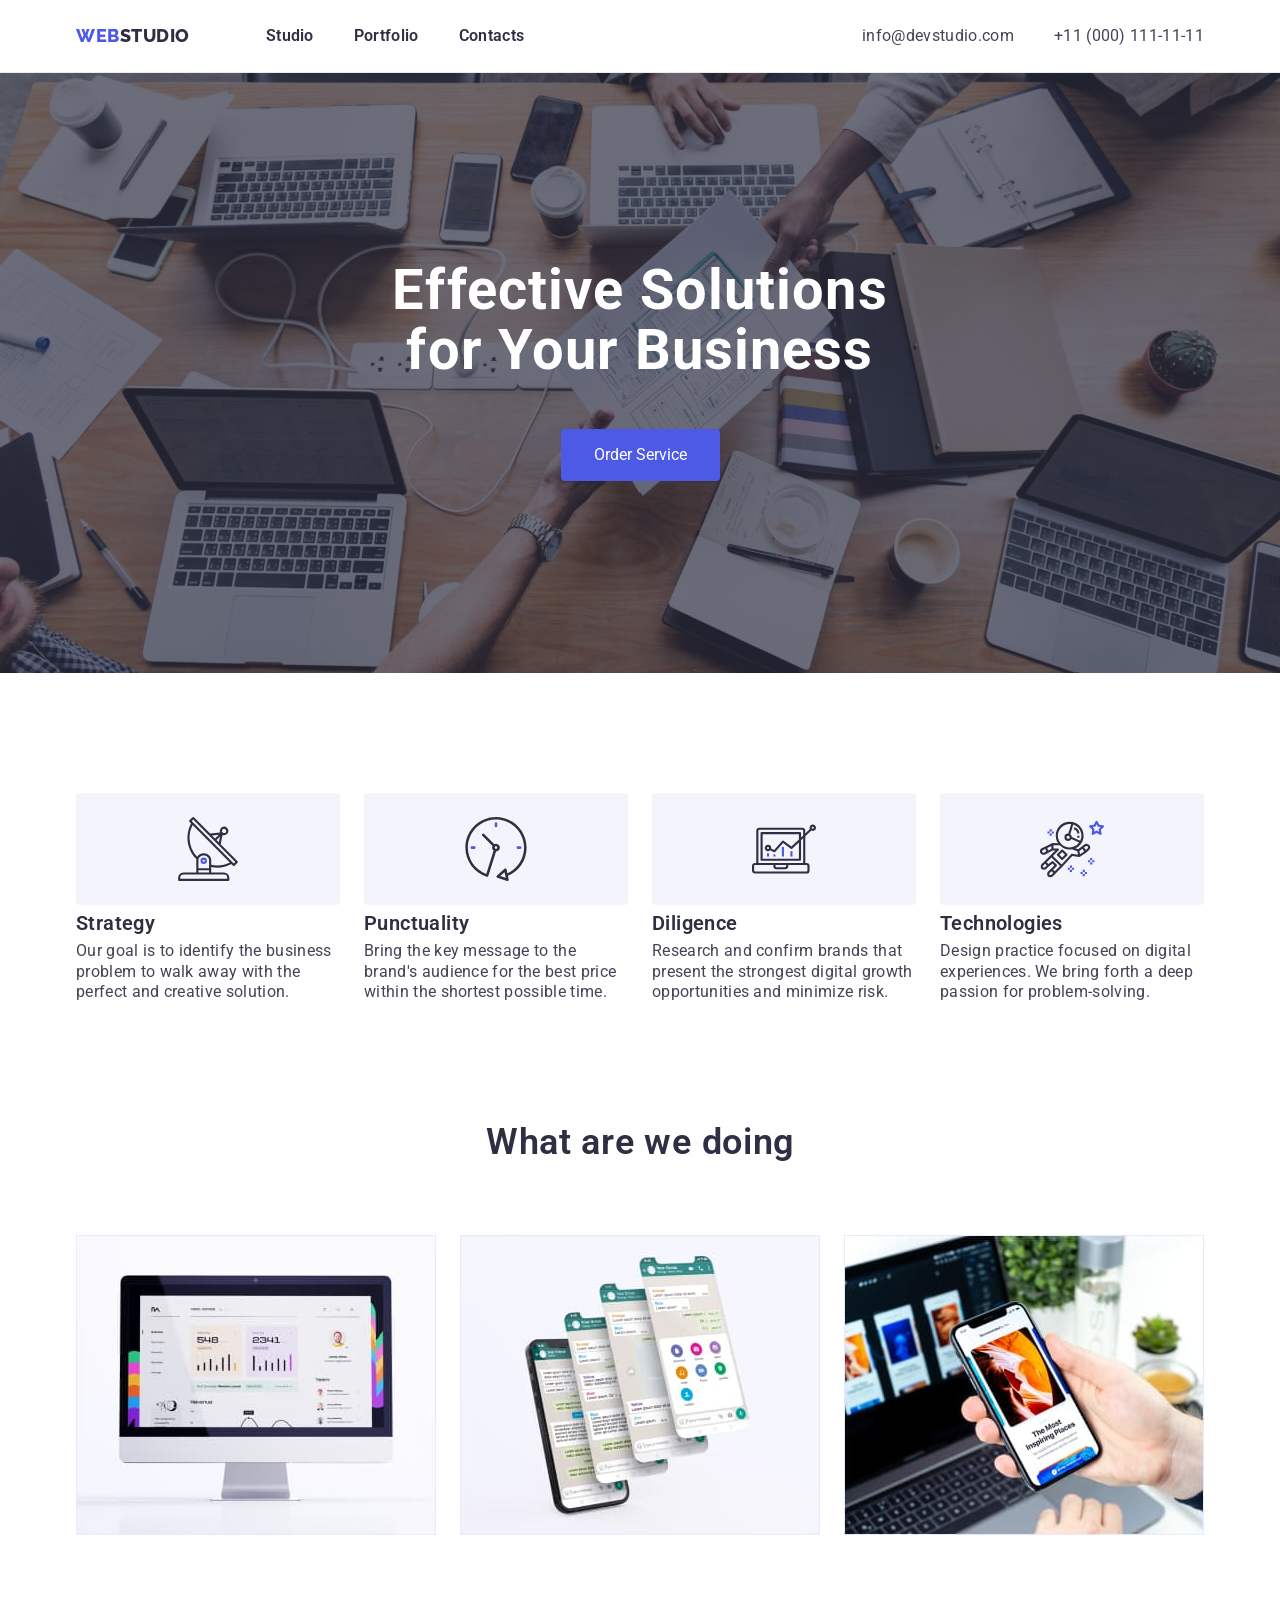
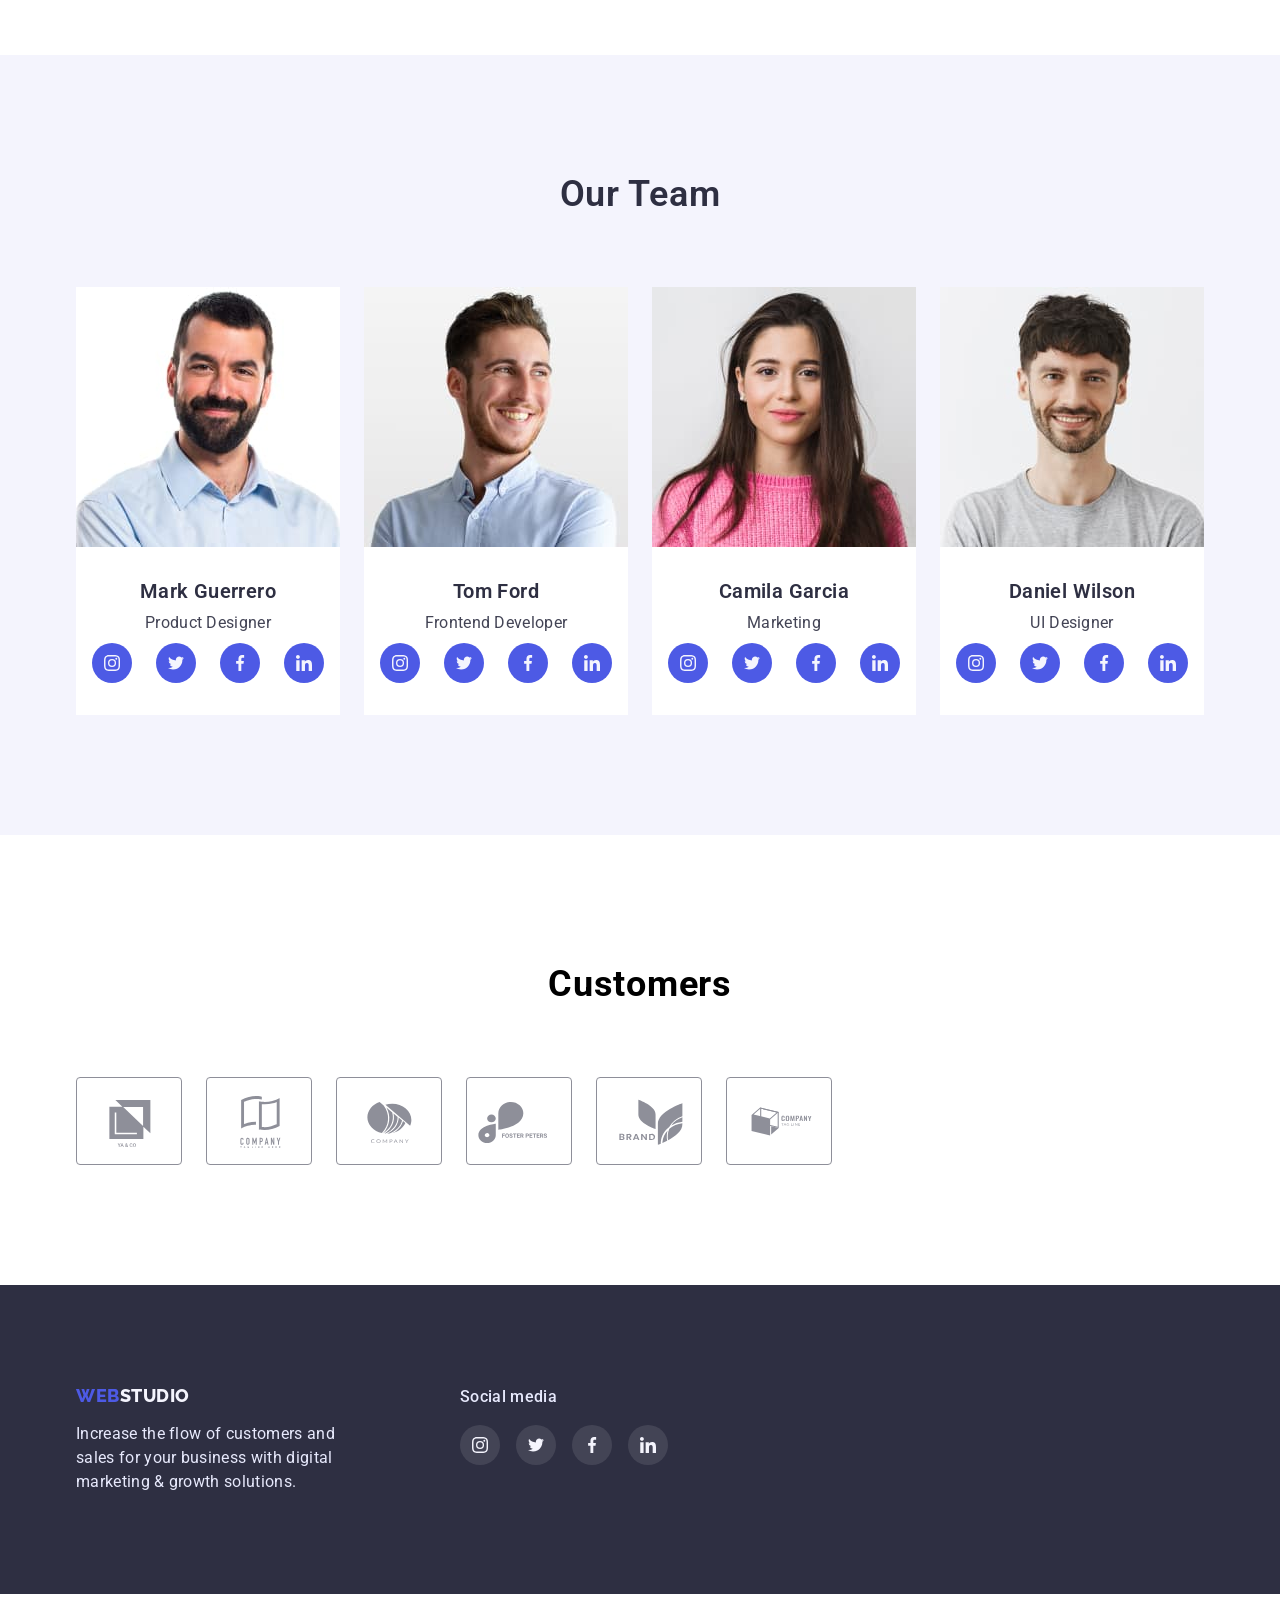
==== index.html @ 14a3a2df "Correct all (except for fill for Customers)" ====
<!DOCTYPE html>
<html lang="en">
  <head>
    <meta charset="UTF-8" />
    <meta http-equiv="X-UA-Compatible" content="IE=edge" />
    <meta name="viewport" content="width=device-width, initial-scale=1.0" />
    <title>Web Studio</title>
    <link rel="preconnect" href="https://fonts.googleapis.com" />
    <link rel="preconnect" href="https://fonts.gstatic.com" crossorigin />
    <link
      href="https://fonts.googleapis.com/css2?family=Raleway:wght@800&family=Roboto:wght@400;500;700;900&display=swap"
      rel="stylesheet"
    />
    <link
      rel="stylesheet"
      href="https://cdnjs.cloudflare.com/ajax/libs/modern-normalize/1.1.0/modern-normalize.min.css"
      integrity="sha512-wpPYUAdjBVSE4KJnH1VR1HeZfpl1ub8YT/NKx4PuQ5NmX2tKuGu6U/JRp5y+Y8XG2tV+wKQpNHVUX03MfMFn9Q=="
      crossorigin="anonymous"
      referrerpolicy="no-referrer"
    />
    <link rel="stylesheet" href="./css/styles.css" />
  </head>

  <body class="body">
    <header class="header">
      <div class="container header-container">
        <nav class="header-nav">
          <a href="./index.html" class="header-logo link"
            >web<span>studio</span></a
          >
          <ul class="header-list list">
            <li><a href="" class="header-link link">Studio</a></li>
            <li>
              <a href="./portfolio.html" class="header-link link">Portfolio</a>
            </li>
            <li><a href="" class="header-link link">Contacts</a></li>
          </ul>
        </nav>
        <ul class="header-contacts list">
          <li>
            <a
              href="mailto:info@devstudio.com"
              class="header-contacts-item link"
              >info@devstudio.com</a
            >
          </li>
          <li>
            <a href="tel:+110001111111" class="header-contacts-item link"
              >+11 (000) 111-11-11</a
            >
          </li>
        </ul>
      </div>
    </header>

    <main>
      <section class="hero">
        <div class="container">
          <h1 class="hero-title">Effective Solutions for Your Business</h1>
          <button type="button" class="hero-button">Order Service</button>
        </div>
      </section>

      <section class="values">
        <div class="container values-container">
          <h2 class="title visually-hidden">Values</h2>
          <ul class="values-list list">
            <li class="values-block">
              <div class="values-icons">
                <svg
                  classs="values-icon"
                  viewBox="0 0 32 32"
                  width="64"
                  height="64"
                >
                  <use href="/images/symbol-defs-opt.svg#icon-antenna"></use>
                </svg>
              </div>
              <h3 class="values-item">Strategy</h3>
              <p class="values-item-text">
                Our goal is to identify the business problem to walk away with
                the perfect and creative solution.
              </p>
            </li>
            <li class="values-block">
              <div class="values-icons">
                <svg
                  classs="values-icon"
                  viewBox="0 0 32 32"
                  width="64"
                  height="64"
                >
                  <use href="/images/symbol-defs-opt.svg#icon-clock"></use>
                </svg>
              </div>
              <h3 class="values-item">Punctuality</h3>
              <p class="values-item-text">
                Bring the key message to the brand's audience for the best price
                within the shortest possible time.
              </p>
            </li>
            <li class="values-block">
              <div class="values-icons">
                <svg
                  classs="values-icon"
                  viewBox="0 0 32 32"
                  width="64"
                  height="64"
                >
                  <use href="/images/symbol-defs-opt.svg#icon-diagram"></use>
                </svg>
              </div>
              <h3 class="values-item">Diligence</h3>
              <p class="values-item-text">
                Research and confirm brands that present the strongest digital
                growth opportunities and minimize risk.
              </p>
            </li>
            <li class="values-block">
              <div class="values-icons">
                <svg
                  classs="values-icon"
                  viewBox="0 0 32 32"
                  width="64"
                  height="64"
                >
                  <use href="/images/symbol-defs-opt.svg#icon-astronaut"></use>
                </svg>
              </div>
              <h3 class="values-item">Technologies</h3>
              <p class="values-item-text">
                Design practice focused on digital experiences. We bring forth a
                deep passion for problem-solving.
              </p>
            </li>
          </ul>
        </div>
      </section>

      <section class="offer">
        <div class="container">
          <h2 class="offer-title">What are we doing</h2>
          <ul class="offer-picture">
            <li class="offer-list list">
              <img
                src="./images/pic-1.jpg"
                alt="A computer"
                width="360"
                height="300"
              />
            </li>
            <li class="offer-list list">
              <img
                src="./images/pic-2.jpg"
                alt="A mobile phone"
                width="360"
                height="300"
              />
            </li>
            <li class="offer-list list">
              <img
                src="./images/pic-3.jpg"
                alt="A computer and a mobile phone"
                width="360"
                height="300"
              />
            </li>
          </ul>
        </div>
      </section>

      <section class="team">
        <div class="container team-container">
          <h2 class="team-title">Our Team</h2>
          <ul class="team-list list">
            <li class="team-item">
              <img
                src="./images/team-foto-1.jpg"
                alt="A foto of a member from our team - Mark Guerrero"
                width="264"
                height="260"
              />
              <div class="team-text">
                <h3 class="team-name">Mark Guerrero</h3>
                <p class="team-position">Product Designer</p>
                <ul class="team-social-list list">
                  <li class="team-social-list-item">
                    <a href="" class="social-list-link">
                      <svg class="team-social-list-icon" width="16" height="16">
                        <use
                          href=".//images/symbol-defs-opt.svg#icon-instagram"
                        ></use>
                      </svg>
                    </a>
                  </li>
                  <li class="team-social-list-item">
                    <a href="" class="social-list-link">
                      <svg class="team-social-list-icon" width="16" height="16">
                        <use
                          href="./images/symbol-defs-opt.svg#icon-twitter"
                        ></use>
                      </svg>
                    </a>
                  </li>
                  <li class="team-social-list-item">
                    <a href="" class="social-list-link">
                      <svg class="team-social-list-icon" width="16" height="16">
                        <use
                          href=".//images/symbol-defs-opt.svg#icon-facebook"
                        ></use>
                      </svg>
                    </a>
                  </li>
                  <li class="team-social-list-item">
                    <a href="" class="social-list-link">
                      <svg class="team-social-list-icon" width="16" height="16">
                        <use
                          href=".//images/symbol-defs-opt.svg#icon-linkedin"
                        ></use>
                      </svg>
                    </a>
                  </li>
                </ul>
              </div>
            </li>
            <li class="team-item">
              <img
                src="./images/team-foto-2.jpg"
                alt="A foto of a member from our team - Tom Ford"
                width="264"
                height="260"
              />
              <div class="team-text">
                <h3 class="team-name">Tom Ford</h3>
                <p class="team-position">Frontend Developer</p>
                <ul class="team-social-list list">
                  <li class="team-social-list-item">
                    <a href="" class="social-list-link">
                      <svg class="team-social-list-icon" width="16" height="16">
                        <use
                          href=".//images/symbol-defs-opt.svg#icon-instagram"
                        ></use>
                      </svg>
                    </a>
                  </li>
                  <li class="team-social-list-item">
                    <a href="" class="social-list-link">
                      <svg class="team-social-list-icon" width="16" height="16">
                        <use
                          href="./images/symbol-defs-opt.svg#icon-twitter"
                        ></use>
                      </svg>
                    </a>
                  </li>
                  <li class="team-social-list-item">
                    <a href="" class="social-list-link">
                      <svg class="team-social-list-icon" width="16" height="16">
                        <use
                          href=".//images/symbol-defs-opt.svg#icon-facebook"
                        ></use>
                      </svg>
                    </a>
                  </li>
                  <li class="team-social-list-item">
                    <a href="" class="social-list-link">
                      <svg class="team-social-list-icon" width="16" height="16">
                        <use
                          href=".//images/symbol-defs-opt.svg#icon-linkedin"
                        ></use>
                      </svg>
                    </a>
                  </li>
                </ul>
              </div>
            </li>
            <li class="team-item">
              <img
                src="./images/team-foto-3.jpg"
                alt="A foto of a member from our team - Camila Garcia"
                width="264"
                height="260"
              />
              <div class="team-text">
                <h3 class="team-name">Camila Garcia</h3>
                <p class="team-position">Marketing</p>
                <ul class="team-social-list list">
                  <li class="team-social-list-item">
                    <a href="" class="social-list-link">
                      <svg class="team-social-list-icon" width="16" height="16">
                        <use
                          href=".//images/symbol-defs-opt.svg#icon-instagram"
                        ></use>
                      </svg>
                    </a>
                  </li>
                  <li class="team-social-list-item">
                    <a href="" class="social-list-link">
                      <svg class="team-social-list-icon" width="16" height="16">
                        <use
                          href="./images/symbol-defs-opt.svg#icon-twitter"
                        ></use>
                      </svg>
                    </a>
                  </li>
                  <li class="team-social-list-item">
                    <a href="" class="social-list-link">
                      <svg class="team-social-list-icon" width="16" height="16">
                        <use
                          href=".//images/symbol-defs-opt.svg#icon-facebook"
                        ></use>
                      </svg>
                    </a>
                  </li>
                  <li class="team-social-list-item">
                    <a href="" class="social-list-link">
                      <svg class="team-social-list-icon" width="16" height="16">
                        <use
                          href=".//images/symbol-defs-opt.svg#icon-linkedin"
                        ></use>
                      </svg>
                    </a>
                  </li>
                </ul>
              </div>
            </li>
            <li class="team-item">
              <img
                src="./images/team-foto-4.jpg"
                alt="A foto of a member from our team - Daniel Wilson"
                width="264"
                height="260"
              />
              <div class="team-text">
                <h3 class="team-name">Daniel Wilson</h3>
                <p class="team-position">UI Designer</p>
                <ul class="team-social-list list">
                  <li class="team-social-list-item">
                    <a href="" class="social-list-link">
                      <svg class="team-social-list-icon" width="16" height="16">
                        <use
                          href=".//images/symbol-defs-opt.svg#icon-instagram"
                        ></use>
                      </svg>
                    </a>
                  </li>
                  <li class="team-social-list-item">
                    <a href="" class="social-list-link">
                      <svg class="team-social-list-icon" width="16" height="16">
                        <use
                          href="./images/symbol-defs-opt.svg#icon-twitter"
                        ></use>
                      </svg>
                    </a>
                  </li>
                  <li class="team-social-list-item">
                    <a href="" class="social-list-link">
                      <svg class="team-social-list-icon" width="16" height="16">
                        <use
                          href=".//images/symbol-defs-opt.svg#icon-facebook"
                        ></use>
                      </svg>
                    </a>
                  </li>
                  <li class="team-social-list-item">
                    <a href="" class="social-list-link">
                      <svg class="team-social-list-icon" width="16" height="16">
                        <use
                          href=".//images/symbol-defs-opt.svg#icon-linkedin"
                        ></use>
                      </svg>
                    </a>
                  </li>
                </ul>
              </div>
            </li>
          </ul>
        </div>
      </section>

      <section class="customer">
        <div class="container">
          <h2 class="customer-title">Customers</h2>
          <ul class="customer-list list">
            <li class="customer-item">
              <a href="" class="customer-link link">
                <svg class="customer-icon" width="104" height="56">
                  <use href="./images/symbol-defs-opt.svg#icon-client_1"></use>
                </svg>
              </a>
            </li>
            <li class="customer-item">
              <a href="" class="customer-link link">
                <svg class="customer-icon" width="104" height="56">
                  <use href="./images/symbol-defs-opt.svg#icon-client_2"></use>
                </svg>
              </a>
            </li>
            <li class="customer-item">
              <a href="" class="customer-link link">
                <svg class="customer-icon" width="104" height="56">
                  <use href="./images/symbol-defs-opt.svg#icon-client_3"></use>
                </svg>
              </a>
            </li>
            <li class="customer-item">
              <a href="" class="customer-link link">
                <svg class="customer-icon" width="104" height="56">
                  <use href="./images/symbol-defs-opt.svg#icon-client_4"></use>
                </svg>
              </a>
            </li>
            <li class="customer-item">
              <a href="" class="customer-link link">
                <svg class="customer-icon" width="104" height="56">
                  <use href="./images/symbol-defs-opt.svg#icon-client_5"></use>
                </svg>
              </a>
            </li>
            <li class="customer-item">
              <a href="" class="customer-link link">
                <svg class="customer-icon" width="104" height="56">
                  <use href="./images/symbol-defs-opt.svg#icon-client_6"></use>
                </svg>
              </a>
            </li>
          </ul>
        </div>
      </section>
    </main>

    <footer class="footer">
      <div class="container footer-container">
        <div class="footer-text-container">
          <a href="./index.html" class="footer-logo link"
            >web<span>studio</span></a
          >
          <p class="footer-text">
            Increase the flow of customers and sales for your business with
            digital marketing & growth solutions.
          </p>
        </div>
        <div class="footer-soc-med">
          <p class="footer-text">Social media</p>
          <ul class="footer-social-list list">
            <li class="footer-social-list-item">
              <a href="" class="footer-social-list-link">
                <svg class="footer-social-list-icon" width="16" height="16">
                  <use
                    href=".//images/symbol-defs-opt.svg#icon-instagram"
                  ></use>
                </svg>
              </a>
            </li>
            <li class="footer-social-list-item">
              <a href="" class="footer-social-list-link">
                <svg class="footer-social-list-icon" width="16" height="16">
                  <use href="./images/symbol-defs-opt.svg#icon-twitter"></use>
                </svg>
              </a>
            </li>
            <li class="footer-social-list-item">
              <a href="" class="footer-social-list-link">
                <svg class="footer-social-list-icon" width="16" height="16">
                  <use href=".//images/symbol-defs-opt.svg#icon-facebook"></use>
                </svg>
              </a>
            </li>
            <li class="footer-social-list-item">
              <a href="" class="footer-social-list-link">
                <svg class="footer-social-list-icon" width="16" height="16">
                  <use href=".//images/symbol-defs-opt.svg#icon-linkedin"></use>
                </svg>
              </a>
            </li>
          </ul>
        </div>
      </div>
    </footer>
  </body>
</html>
---- css/styles.css ----
:root {
  --main-title-color: #2e2f42;
  --main-text-color: #434455;
  --main-background-color: #ffffff;
  --secondary-background-color: #2e2f42;
  --button-background-color-accent: #4d5ae5;
}

p,
h1,
h2,
h3,
h4,
h5,
h6 {
  margin: 0;
}

ul {
  margin: 0;
  padding-left: 0;
}

img {
  display: block;
  max-width: 100%;
  height: auto;
}

.list {
  list-style: none;
}

.link {
  text-decoration: none;
}

.body {
  font-family: "Roboto", sans-serif;
}

/* --------- Header ----------*/

.container {
  /* outline: 1px solid red; */
  width: 1158px;
  padding-left: 15px;
  padding-right: 15px;
  margin: 0 auto;
}

.header {
  padding-top: 24px;
  padding-bottom: 24px;
  background-color: #ffffff;
  border-bottom: 1px solid #e7e9fc;
}

.header-container {
  display: flex;
}

.header-nav {
  display: flex;
  align-items: center;
  margin-right: auto;
}

.header-logo {
  margin-right: 76px;
  font-family: "Raleway", sans-serif;
  font-weight: 800;
  font-size: 18px;
  line-height: 1.17;
  letter-spacing: 0.03em;
  text-transform: uppercase;
  color: #4d5ae5;
}

.header-logo > span {
  color: #2e2f42;
}

.header-list {
  display: flex;
  gap: 40px;
}

.header-link {
  font-weight: 600;
  font-size: 16px;
  line-height: 1.5;
  letter-spacing: 0.02em;
  color: #2e2f42;
}

.header-link:hover,
.header-link:focus {
  color: #4d5ae5;
}

.header-contacts {
  display: flex;
  gap: 40px;
}

.header-contacts-item {
  font-weight: 400;
  font-size: 16px;
  line-height: 1.5;
  letter-spacing: 0.02em;
  color: #434455;
}

.header-contacts-item:hover,
.header-contacts-item:focus {
  color: #404bbf;
}

/* --------- Hero ----------*/
.hero {
  background-color: var(--secondary-background-color);
  max-width: 1440px;
  height: 600px;
  background-image: linear-gradient(
      rgba(46, 47, 66, 0.7),
      rgba(46, 47, 66, 0.7)
    ),
    url(../images/bg-im-opt.jpg);
  background-repeat: no-repeat;
  background-position: center;
  background-size: cover;
  margin: 0 auto;
  text-align: center;
  padding-top: 188px;
  padding-bottom: 188px;
}

.hero-title {
  width: 496px;
  margin-left: auto;
  margin-right: auto;
  margin-bottom: 48px;
  font-weight: 700;
  font-size: 56px;
  line-height: 1.07;
  letter-spacing: 0.02em;
  text-align: center;
  color: #ffffff;
}

.hero-button {
  display: inline-block;
  padding: 16px 32px;
  font-family: "Roboto", sans-serif;
  font-size: 16px;
  color: #ffffff;
  background-color: var(--button-background-color-accent);
  border: 1px solid transparent;
  border-radius: 4px;
  cursor: pointer;
}

.hero-button:hover,
.hero-button:focus {
  color: #ffffff;
  background-color: #404bbf;
  box-shadow: 0px 4px 4px rgba(0, 0, 0, 0.15);
}

/* --------- Values ----------*/
.values {
  background-color: var(--main-background-color);
  padding-top: 120px;
  padding-bottom: 120px;
}

.visually-hidden {
  position: absolute;
  width: 1px;
  height: 1px;
  margin: -1px;
  border: 0;
  padding: 0;
  white-space: nowrap;
  clip-path: inset(100%);
  clip: rect(0 0 0 0);
  overflow: hidden;
}

.values-list {
  display: flex;
  gap: 24px;
}

.values-block {
  width: 264px;
}

.values-icons {
  width: 100%;
  height: 112px;
  margin-bottom: 8px;
  background-color: #f4f4fd;
  border-radius: 4px;
  display: flex;
  justify-content: center;
  align-items: center;
}

.values-item {
  margin-bottom: 8px;
  font-weight: 600;
  font-size: 20px;
  line-height: 1.02;
  letter-spacing: 0.02em;
  color: var(--main-title-color);
}

.values-item-text {
  font-size: 16px;
  line-height: 1.28;
  letter-spacing: 0.02em;
  color: var(--main-text-color);
}

/* --------- What are we doing ----------*/
.offer {
  background-color: var(--main-background-color);
  padding-bottom: 120px;
}

.offer-title {
  margin-bottom: 72px;
  text-align: center;
  font-weight: 600;
  font-size: 36px;
  line-height: 1.11;
  letter-spacing: 0.02em;
  color: var(--main-title-color);
}

.offer-picture {
  display: flex;
  gap: 24px;
}

/* --------- Our team ----------*/
.team {
  background-color: #f4f4fd;
  padding-top: 120px;
  padding-bottom: 120px;
}

.team-title {
  text-align: center;
  margin-bottom: 72px;
  font-weight: 600;
  font-size: 36px;
  line-height: 1.11;
  letter-spacing: 0.02em;
  color: var(--main-title-color);
}

.team-list {
  display: flex;
  gap: 24px;
}

.team-item {
  background-color: var(--main-background-color);
}

.team-text {
  padding-top: 32px;
  padding-bottom: 32px;
  text-align: center;
}

.team-name {
  margin-bottom: 8px;
  font-weight: 600;
  font-size: 20px;
  line-height: 1.2;
  letter-spacing: 0.02em;
  color: var(--main-title-color);
}

.team-position {
  margin-bottom: 8px;
  font-size: 16px;
  line-height: 1.5;
  letter-spacing: 0.02em;
  color: var(--main-text-color);
}

.team-social-list {
  display: flex;
  justify-content: center;
  gap: 24px;
}

.social-list-link {
  display: flex;
  justify-content: center;
  align-items: center;
  width: 40px;
  height: 40px;
  border-radius: 50%;
  background-color: var(--button-background-color-accent);
}
.social-list-link:hover,
.social-list-link:focus {
  background-color: #404bbf;
}

/* --------- Customers ----------*/

.customer {
  /* outline: 1px solid tomato; */
  padding-top: 130px;
  padding-bottom: 120px;
}

.customer-title {
  margin-bottom: 72px;
  text-align: center;
  font-size: 36px;
  line-height: 1.11;
  letter-spacing: 0.02em;
}

.customer-list {
  display: flex;
  gap: 24px;
}

.customer-item {
  height: 88px;
  width: calc((100%-120px) / 6);
}

.customer-link {
  width: 100%;
  height: 100%;
  border: 1px solid currentColor;
  border-radius: 4px;
  color: #8e8f99;
  display: flex;
  align-items: center;
  justify-content: center;
}

.customer-icon {
  fill: currentColor;
}

.customer-link:hover,
.customer-link:focus {
  color: #404bbf;
}

/* --------- Footer ----------*/
.footer {
  background-color: var(--secondary-background-color);
  padding-top: 100px;
  padding-bottom: 100px;
  display: flex;
  margin-bottom: 16px;
}

.footer-container {
  display: flex;
}

.footer-text-container {
  margin-right: 120px;
}

.footer-logo {
  display: inline-block;
  margin-bottom: 16px;
  font-family: "Raleway", sans-serif;
  font-weight: 800;
  font-size: 18px;
  line-height: 1.17;
  letter-spacing: 0.03em;
  text-transform: uppercase;
  color: #4d5ae5;
}

.footer-logo > span {
  color: #f4f4fd;
}

.footer-text {
  width: 264px;
  font-size: 16px;
  line-height: 1.5;
  letter-spacing: 0.02em;
  color: #e7e9fc;
}

.footer-soc-med > .footer-text {
  margin-bottom: 16px;
  font-weight: 500;
}

.footer-social-list {
  max-width: 208px;
  display: flex;
  justify-content: center;
  gap: 16px;
}

.footer-social-list-link {
  display: flex;
  justify-content: center;
  align-items: center;
  width: 40px;
  height: 40px;
  border-radius: 50%;
  background-color: rgba(255, 255, 255, 0.1);
}
.footer-social-list-link:hover,
.footer-social-list-link:focus {
  background-color: #31d0aa;
}

/* --------- Portfolio  ----------*/

.portfolio-site {
  background-color: var(--main-background-color);
  padding-top: 96px;
  padding-bottom: 120px;
}

.portfolio-button-list {
  display: flex;
  margin-bottom: 72px;
  gap: 24px;
  justify-content: center;
}

.portfolio-btn {
  padding: 12px 24px;
  font-family: "Roboto", sans-serif;
  font-size: 16px;
  line-height: 1.5;
  letter-spacing: 0.04em;
  color: #4d5ae5;
  background-color: #f4f4fd;
  border: 1px solid #e7e9fc;
  border-radius: 4px;
  cursor: pointer;
}

.portfolio-btn:hover,
.portfolio-btn:focus {
  color: #ffffff;
  background-color: var(--button-background-color-accent);
  border: 1px solid var(--button-background-color-accent);
  box-shadow: 0px 3px 1px rgba(0, 0, 0, 0.1), 0px 2px 1px rgba(0, 0, 0, 0.08),
    0px 2px 2px rgba(0, 0, 0, 0.12);
}

.portfolio-offer {
  display: flex;
  flex-wrap: wrap;
  row-gap: 48px;
  column-gap: 24px;
}

.portfolio-offer-item {
  width: calc ((100% - 48px) / 3);
}

.portfolio-offer-item:hover,
.portfolio-offer-item:focus {
  box-shadow: 0px 1px 6px rgba(46, 47, 66, 0.08),
    0px 1px 1px rgba(46, 47, 66, 0.16), 0px 2px 1px rgba(46, 47, 66, 0.08);
}

.portfolio-offer-text {
  padding: 32px 16px;
  border: 1px solid #e7e9fc;
  border-top: none;
}

.offer-name {
  margin-bottom: 8px;
  font-weight: 600;
  font-size: 20px;
  line-height: 1.2;
  letter-spacing: 0.02em;
  color: var(--main-title-color);
}

.offer-type {
  font-size: 16px;
  line-height: 1.5;
  letter-spacing: 0.02em;
  color: var(--main-text-color);
}
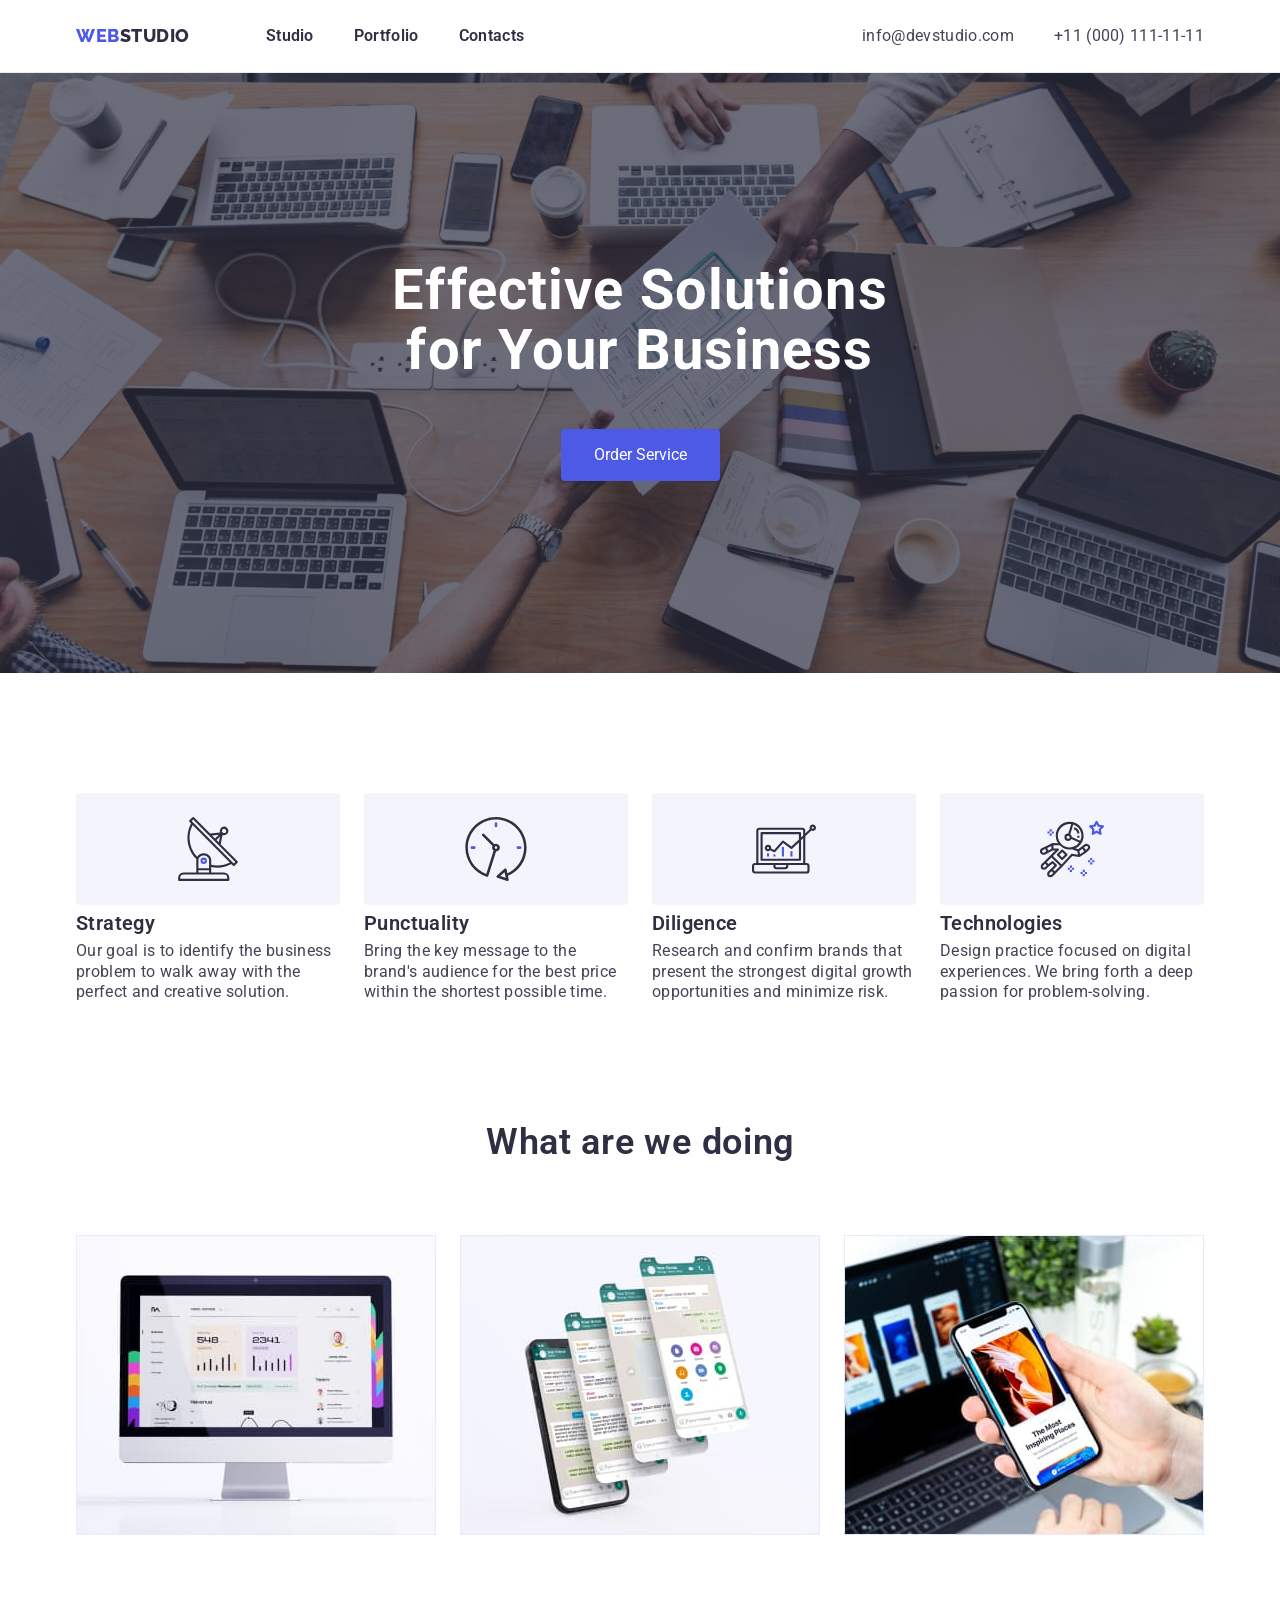
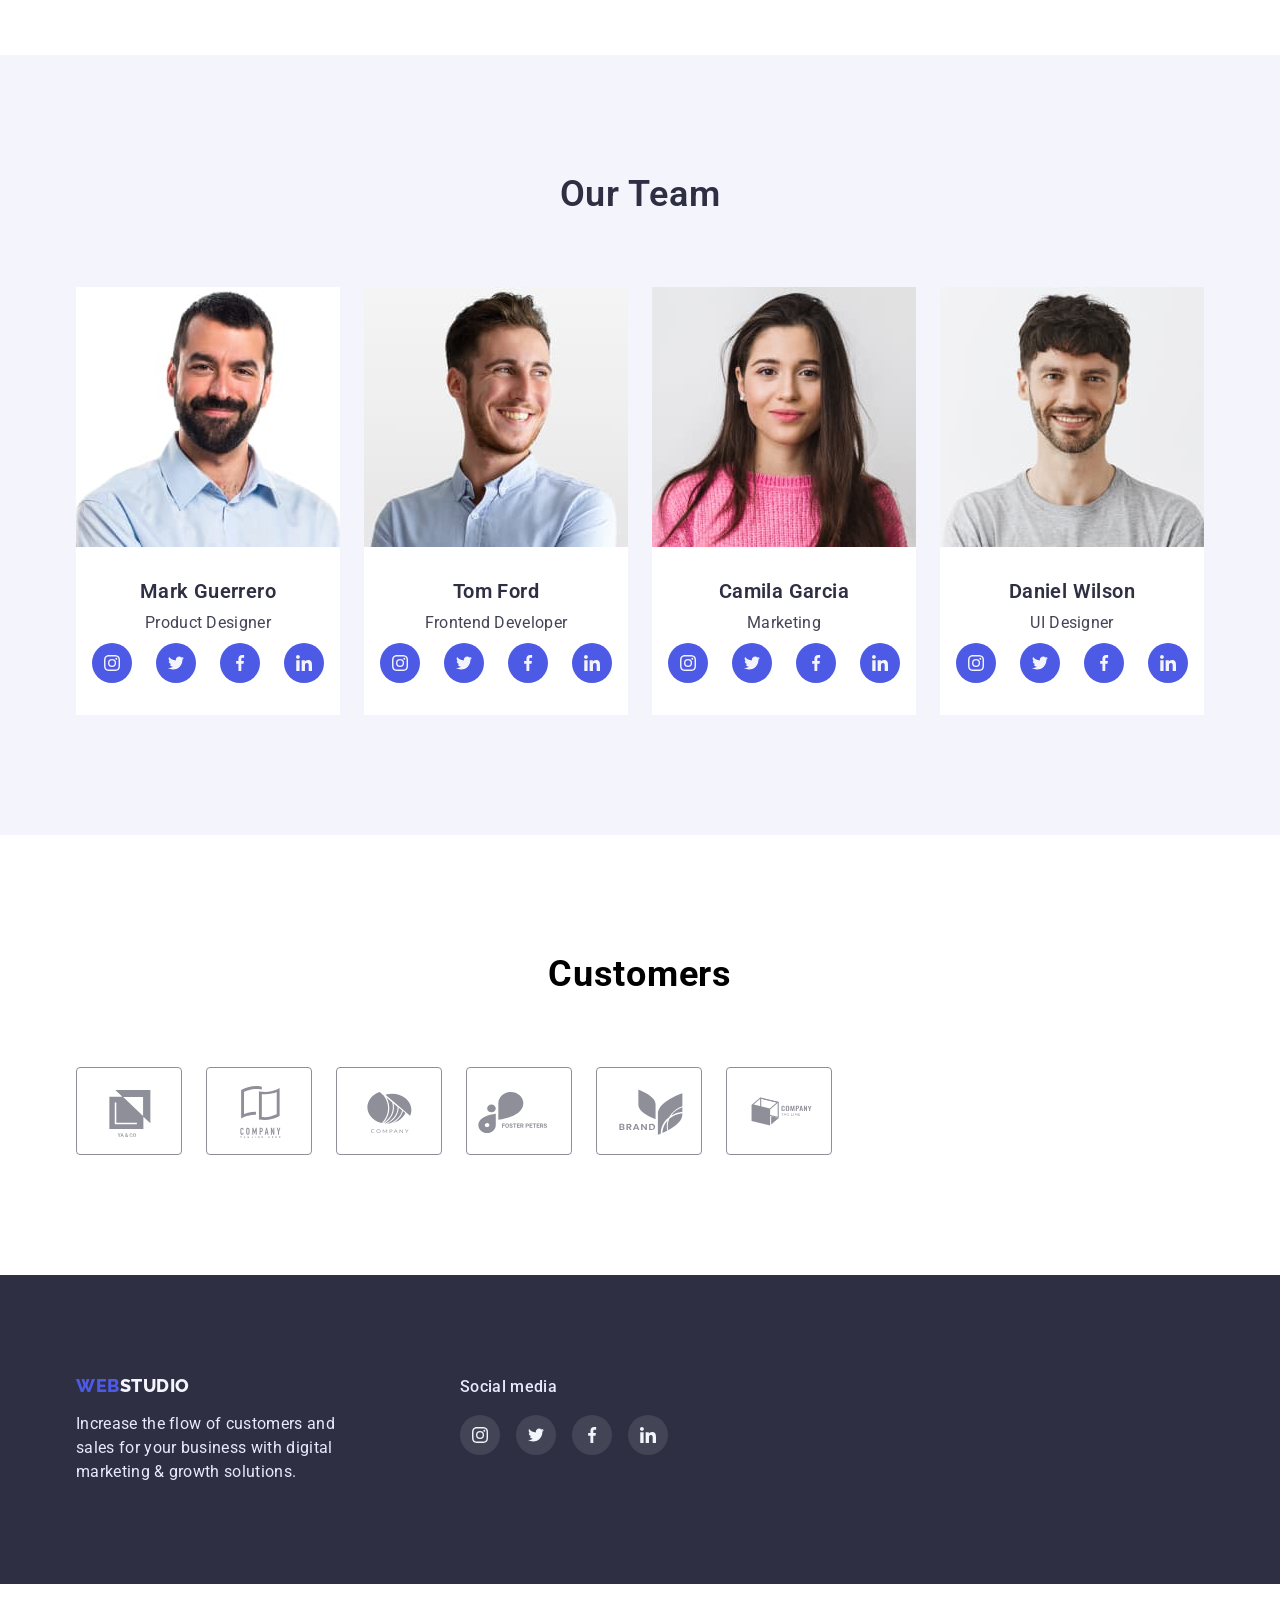
==== commit c1684ba7: "Amended the code" ====
--- a/index.html
+++ b/index.html
@@ -73,7 +73,7 @@
                   width="64"
                   height="64"
                 >
-                  <use href="/images/symbol-defs-opt.svg#icon-antenna"></use>
+                  <use href="./images/symbol-defs-opt.svg#icon-antenna"></use>
                 </svg>
               </div>
               <h3 class="values-item">Strategy</h3>
@@ -90,7 +90,7 @@
                   width="64"
                   height="64"
                 >
-                  <use href="/images/symbol-defs-opt.svg#icon-clock"></use>
+                  <use href="./images/symbol-defs-opt.svg#icon-clock"></use>
                 </svg>
               </div>
               <h3 class="values-item">Punctuality</h3>
@@ -107,7 +107,7 @@
                   width="64"
                   height="64"
                 >
-                  <use href="/images/symbol-defs-opt.svg#icon-diagram"></use>
+                  <use href="./images/symbol-defs-opt.svg#icon-diagram"></use>
                 </svg>
               </div>
               <h3 class="values-item">Diligence</h3>
@@ -124,7 +124,7 @@
                   width="64"
                   height="64"
                 >
-                  <use href="/images/symbol-defs-opt.svg#icon-astronaut"></use>
+                  <use href="./images/symbol-defs-opt.svg#icon-astronaut"></use>
                 </svg>
               </div>
               <h3 class="values-item">Technologies</h3>
--- a/css/styles.css
+++ b/css/styles.css
@@ -318,7 +318,7 @@
 
 .customer {
   /* outline: 1px solid tomato; */
-  padding-top: 130px;
+  padding-top: 120px;
   padding-bottom: 120px;
 }
 
@@ -358,6 +358,11 @@
 .customer-link:hover,
 .customer-link:focus {
   color: #404bbf;
+}
+
+.customer-link:hover .customer-icon,
+.customer-link:focus .customer-icon {
+  fill: #404bbf;
 }
 
 /* --------- Footer ----------*/
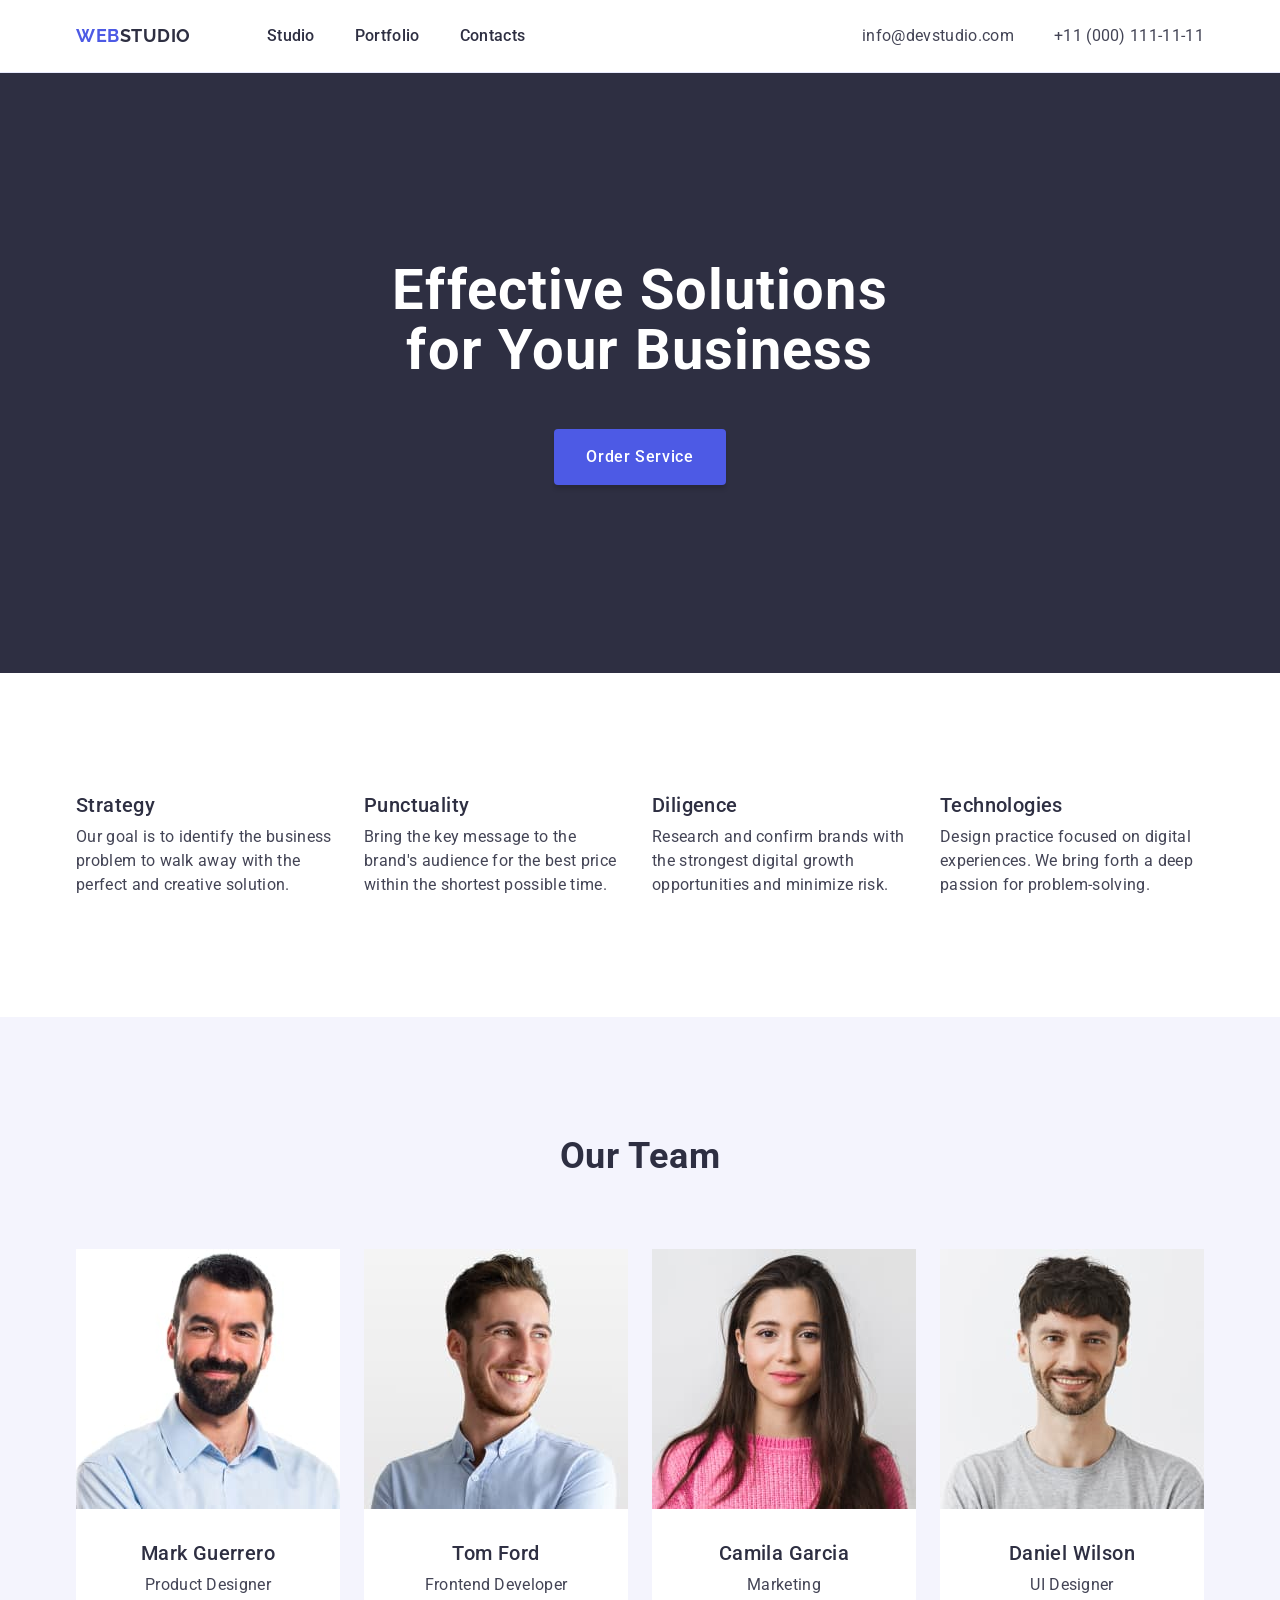
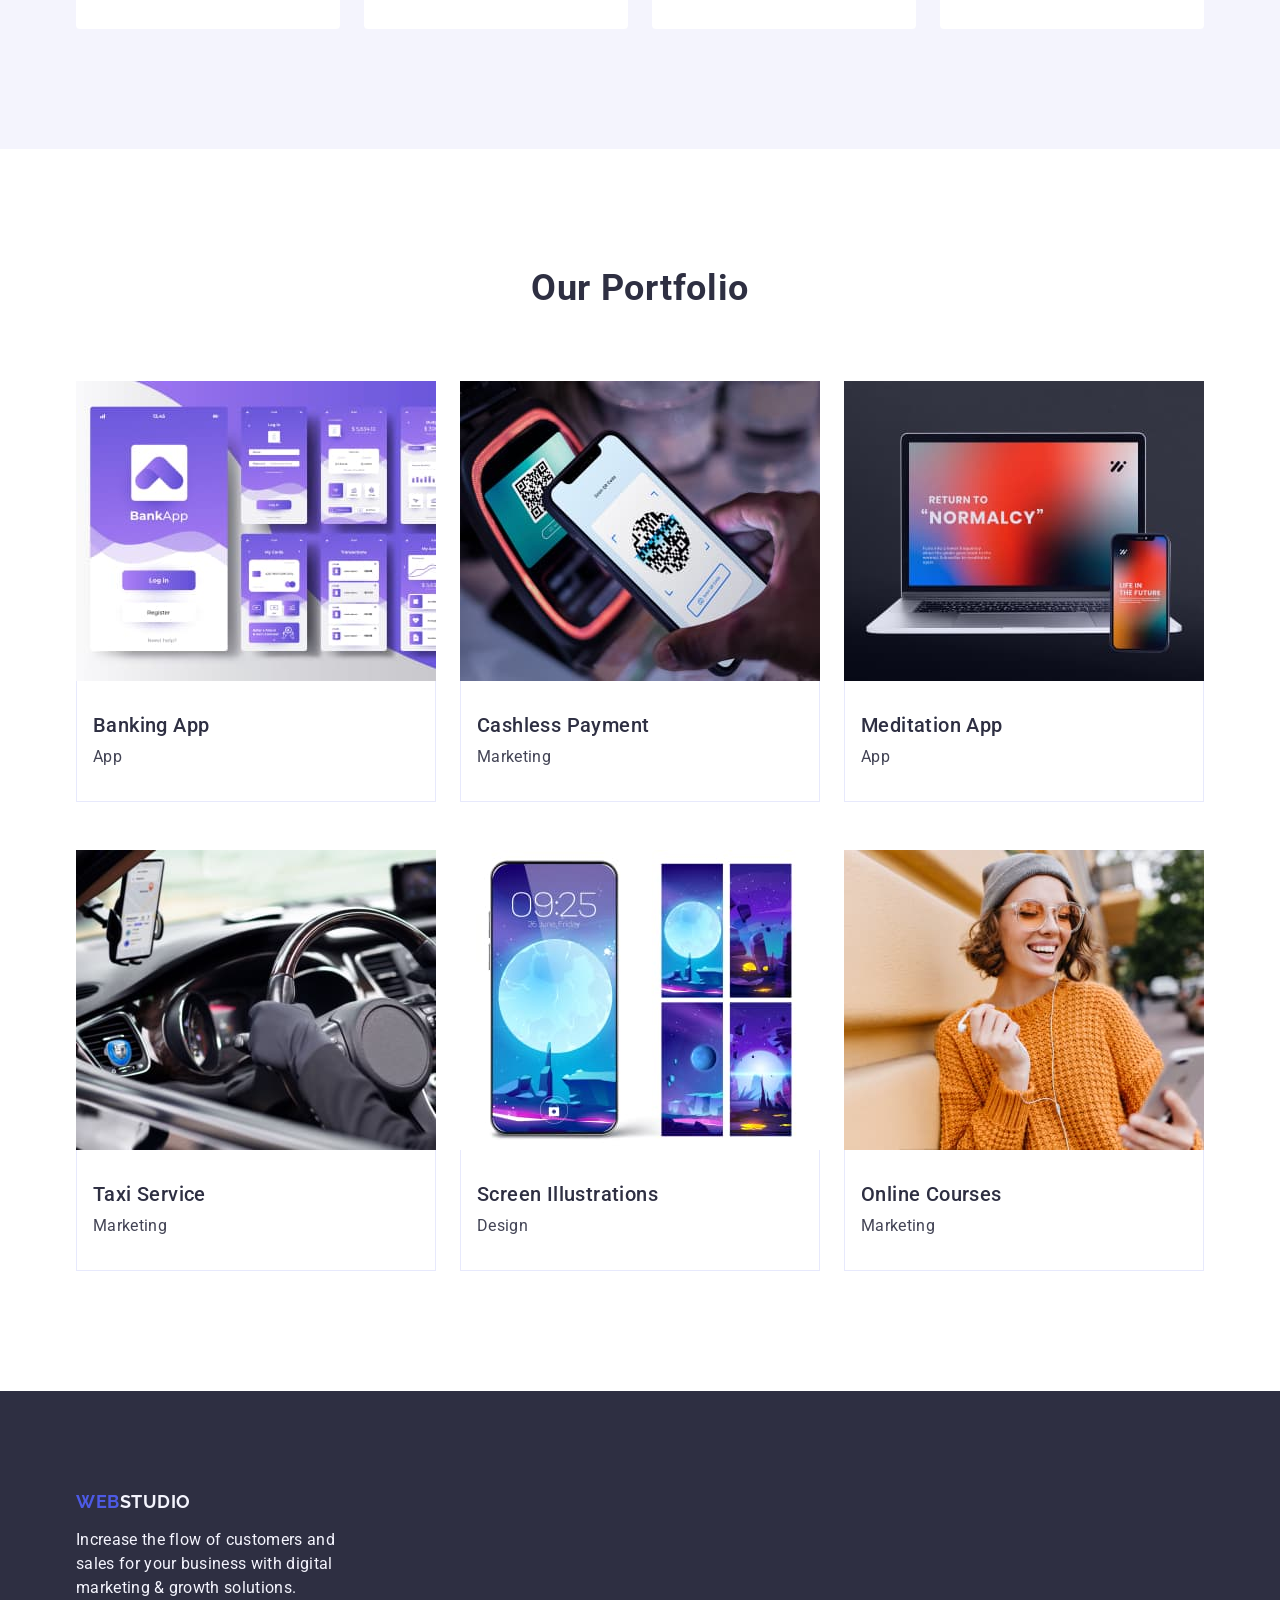
==== commit 31522f1e: "Initial commit" ====
--- a/index.html
+++ b/index.html
@@ -5,77 +5,76 @@
     <meta http-equiv="X-UA-Compatible" content="IE=edge" />
     <meta name="viewport" content="width=device-width, initial-scale=1.0" />
     <title>Web Studio</title>
+
+    <!-- #region modern-normalize -->
+    <link
+      rel="stylesheet"
+      href="https://cdnjs.cloudflare.com/ajax/libs/modern-normalize/3.0.1/modern-normalize.min.css"
+      integrity="sha512-q6WgHqiHlKyOqslT/lgBgodhd03Wp4BEqKeW6nNtlOY4quzyG3VoQKFrieaCeSnuVseNKRGpGeDU3qPmabCANg=="
+      crossorigin="anonymous"
+      referrerpolicy="no-referrer"
+    />
+    <!-- #endregion -->
+    <!-- #region fonts -->
     <link rel="preconnect" href="https://fonts.googleapis.com" />
     <link rel="preconnect" href="https://fonts.gstatic.com" crossorigin />
     <link
-      href="https://fonts.googleapis.com/css2?family=Raleway:wght@800&family=Roboto:wght@400;500;700;900&display=swap"
+      href="https://fonts.googleapis.com/css2?family=Raleway:wght@700&family=Roboto:wght@400;500;700&display=swap"
       rel="stylesheet"
     />
-    <link
-      rel="stylesheet"
-      href="https://cdnjs.cloudflare.com/ajax/libs/modern-normalize/1.1.0/modern-normalize.min.css"
-      integrity="sha512-wpPYUAdjBVSE4KJnH1VR1HeZfpl1ub8YT/NKx4PuQ5NmX2tKuGu6U/JRp5y+Y8XG2tV+wKQpNHVUX03MfMFn9Q=="
-      crossorigin="anonymous"
-      referrerpolicy="no-referrer"
-    />
+    <!-- #endregion fonts -->
+
     <link rel="stylesheet" href="./css/styles.css" />
   </head>
 
   <body class="body">
+    <!-- #region Header -->
     <header class="header">
       <div class="container header-container">
         <nav class="header-nav">
           <a href="./index.html" class="header-logo link"
-            >web<span>studio</span></a
+            >Web<span class="header-logo-span">Studio</span></a
           >
           <ul class="header-list list">
-            <li><a href="" class="header-link link">Studio</a></li>
+            <li><a href="./index.html" class="header-link link">Studio</a></li>
+            <li><a href="" class="header-link link">Portfolio</a></li>
+            <li><a href="" class="header-link link">Contacts</a></li>
+          </ul>
+        </nav>
+        <address class="header-address">
+          <ul class="header-contacts list">
             <li>
-              <a href="./portfolio.html" class="header-link link">Portfolio</a>
-            </li>
-            <li><a href="" class="header-link link">Contacts</a></li>
-          </ul>
-        </nav>
-        <ul class="header-contacts list">
-          <li>
-            <a
-              href="mailto:info@devstudio.com"
-              class="header-contacts-item link"
-              >info@devstudio.com</a
-            >
-          </li>
-          <li>
-            <a href="tel:+110001111111" class="header-contacts-item link"
-              >+11 (000) 111-11-11</a
-            >
-          </li>
-        </ul>
+              <a
+                href="mailto:info@devstudio.com"
+                class="header-contacts-item link"
+                >info@devstudio.com</a
+              >
+            </li>
+            <li>
+              <a href="tel:+110001111111" class="header-contacts-item link"
+                >+11 (000) 111-11-11</a
+              >
+            </li>
+          </ul>
+        </address>
       </div>
     </header>
-
+    <!-- #endregion -->
     <main>
+      <!-- #region Hero -->
       <section class="hero">
         <div class="container">
           <h1 class="hero-title">Effective Solutions for Your Business</h1>
           <button type="button" class="hero-button">Order Service</button>
         </div>
       </section>
-
+      <!-- #endregion -->
+      <!-- #region Values -->
       <section class="values">
-        <div class="container values-container">
-          <h2 class="title visually-hidden">Values</h2>
+        <div class="container">
+          <h2 class="visually-hidden">Values</h2>
           <ul class="values-list list">
             <li class="values-block">
-              <div class="values-icons">
-                <svg
-                  classs="values-icon"
-                  viewBox="0 0 32 32"
-                  width="64"
-                  height="64"
-                >
-                  <use href="./images/symbol-defs-opt.svg#icon-antenna"></use>
-                </svg>
-              </div>
               <h3 class="values-item">Strategy</h3>
               <p class="values-item-text">
                 Our goal is to identify the business problem to walk away with
@@ -83,16 +82,6 @@
               </p>
             </li>
             <li class="values-block">
-              <div class="values-icons">
-                <svg
-                  classs="values-icon"
-                  viewBox="0 0 32 32"
-                  width="64"
-                  height="64"
-                >
-                  <use href="./images/symbol-defs-opt.svg#icon-clock"></use>
-                </svg>
-              </div>
               <h3 class="values-item">Punctuality</h3>
               <p class="values-item-text">
                 Bring the key message to the brand's audience for the best price
@@ -100,33 +89,13 @@
               </p>
             </li>
             <li class="values-block">
-              <div class="values-icons">
-                <svg
-                  classs="values-icon"
-                  viewBox="0 0 32 32"
-                  width="64"
-                  height="64"
-                >
-                  <use href="./images/symbol-defs-opt.svg#icon-diagram"></use>
-                </svg>
-              </div>
               <h3 class="values-item">Diligence</h3>
               <p class="values-item-text">
-                Research and confirm brands that present the strongest digital
-                growth opportunities and minimize risk.
-              </p>
-            </li>
-            <li class="values-block">
-              <div class="values-icons">
-                <svg
-                  classs="values-icon"
-                  viewBox="0 0 32 32"
-                  width="64"
-                  height="64"
-                >
-                  <use href="./images/symbol-defs-opt.svg#icon-astronaut"></use>
-                </svg>
-              </div>
+                Research and confirm brands with the strongest digital growth
+                opportunities and minimize risk.
+              </p>
+            </li>
+            <li class="values-block">
               <h3 class="values-item">Technologies</h3>
               <p class="values-item-text">
                 Design practice focused on digital experiences. We bring forth a
@@ -136,42 +105,11 @@
           </ul>
         </div>
       </section>
-
-      <section class="offer">
-        <div class="container">
-          <h2 class="offer-title">What are we doing</h2>
-          <ul class="offer-picture">
-            <li class="offer-list list">
-              <img
-                src="./images/pic-1.jpg"
-                alt="A computer"
-                width="360"
-                height="300"
-              />
-            </li>
-            <li class="offer-list list">
-              <img
-                src="./images/pic-2.jpg"
-                alt="A mobile phone"
-                width="360"
-                height="300"
-              />
-            </li>
-            <li class="offer-list list">
-              <img
-                src="./images/pic-3.jpg"
-                alt="A computer and a mobile phone"
-                width="360"
-                height="300"
-              />
-            </li>
-          </ul>
-        </div>
-      </section>
-
+      <!-- #endregion -->
+      <!-- #region Our Team -->
       <section class="team">
-        <div class="container team-container">
-          <h2 class="team-title">Our Team</h2>
+        <div class="container">
+          <h2 class="title">Our Team</h2>
           <ul class="team-list list">
             <li class="team-item">
               <img
@@ -182,45 +120,7 @@
               />
               <div class="team-text">
                 <h3 class="team-name">Mark Guerrero</h3>
-                <p class="team-position">Product Designer</p>
-                <ul class="team-social-list list">
-                  <li class="team-social-list-item">
-                    <a href="" class="social-list-link">
-                      <svg class="team-social-list-icon" width="16" height="16">
-                        <use
-                          href=".//images/symbol-defs-opt.svg#icon-instagram"
-                        ></use>
-                      </svg>
-                    </a>
-                  </li>
-                  <li class="team-social-list-item">
-                    <a href="" class="social-list-link">
-                      <svg class="team-social-list-icon" width="16" height="16">
-                        <use
-                          href="./images/symbol-defs-opt.svg#icon-twitter"
-                        ></use>
-                      </svg>
-                    </a>
-                  </li>
-                  <li class="team-social-list-item">
-                    <a href="" class="social-list-link">
-                      <svg class="team-social-list-icon" width="16" height="16">
-                        <use
-                          href=".//images/symbol-defs-opt.svg#icon-facebook"
-                        ></use>
-                      </svg>
-                    </a>
-                  </li>
-                  <li class="team-social-list-item">
-                    <a href="" class="social-list-link">
-                      <svg class="team-social-list-icon" width="16" height="16">
-                        <use
-                          href=".//images/symbol-defs-opt.svg#icon-linkedin"
-                        ></use>
-                      </svg>
-                    </a>
-                  </li>
-                </ul>
+                <p class="team-job-title">Product Designer</p>
               </div>
             </li>
             <li class="team-item">
@@ -232,45 +132,7 @@
               />
               <div class="team-text">
                 <h3 class="team-name">Tom Ford</h3>
-                <p class="team-position">Frontend Developer</p>
-                <ul class="team-social-list list">
-                  <li class="team-social-list-item">
-                    <a href="" class="social-list-link">
-                      <svg class="team-social-list-icon" width="16" height="16">
-                        <use
-                          href=".//images/symbol-defs-opt.svg#icon-instagram"
-                        ></use>
-                      </svg>
-                    </a>
-                  </li>
-                  <li class="team-social-list-item">
-                    <a href="" class="social-list-link">
-                      <svg class="team-social-list-icon" width="16" height="16">
-                        <use
-                          href="./images/symbol-defs-opt.svg#icon-twitter"
-                        ></use>
-                      </svg>
-                    </a>
-                  </li>
-                  <li class="team-social-list-item">
-                    <a href="" class="social-list-link">
-                      <svg class="team-social-list-icon" width="16" height="16">
-                        <use
-                          href=".//images/symbol-defs-opt.svg#icon-facebook"
-                        ></use>
-                      </svg>
-                    </a>
-                  </li>
-                  <li class="team-social-list-item">
-                    <a href="" class="social-list-link">
-                      <svg class="team-social-list-icon" width="16" height="16">
-                        <use
-                          href=".//images/symbol-defs-opt.svg#icon-linkedin"
-                        ></use>
-                      </svg>
-                    </a>
-                  </li>
-                </ul>
+                <p class="team-job-title">Frontend Developer</p>
               </div>
             </li>
             <li class="team-item">
@@ -282,45 +144,7 @@
               />
               <div class="team-text">
                 <h3 class="team-name">Camila Garcia</h3>
-                <p class="team-position">Marketing</p>
-                <ul class="team-social-list list">
-                  <li class="team-social-list-item">
-                    <a href="" class="social-list-link">
-                      <svg class="team-social-list-icon" width="16" height="16">
-                        <use
-                          href=".//images/symbol-defs-opt.svg#icon-instagram"
-                        ></use>
-                      </svg>
-                    </a>
-                  </li>
-                  <li class="team-social-list-item">
-                    <a href="" class="social-list-link">
-                      <svg class="team-social-list-icon" width="16" height="16">
-                        <use
-                          href="./images/symbol-defs-opt.svg#icon-twitter"
-                        ></use>
-                      </svg>
-                    </a>
-                  </li>
-                  <li class="team-social-list-item">
-                    <a href="" class="social-list-link">
-                      <svg class="team-social-list-icon" width="16" height="16">
-                        <use
-                          href=".//images/symbol-defs-opt.svg#icon-facebook"
-                        ></use>
-                      </svg>
-                    </a>
-                  </li>
-                  <li class="team-social-list-item">
-                    <a href="" class="social-list-link">
-                      <svg class="team-social-list-icon" width="16" height="16">
-                        <use
-                          href=".//images/symbol-defs-opt.svg#icon-linkedin"
-                        ></use>
-                      </svg>
-                    </a>
-                  </li>
-                </ul>
+                <p class="team-job-title">Marketing</p>
               </div>
             </li>
             <li class="team-item">
@@ -332,149 +156,107 @@
               />
               <div class="team-text">
                 <h3 class="team-name">Daniel Wilson</h3>
-                <p class="team-position">UI Designer</p>
-                <ul class="team-social-list list">
-                  <li class="team-social-list-item">
-                    <a href="" class="social-list-link">
-                      <svg class="team-social-list-icon" width="16" height="16">
-                        <use
-                          href=".//images/symbol-defs-opt.svg#icon-instagram"
-                        ></use>
-                      </svg>
-                    </a>
-                  </li>
-                  <li class="team-social-list-item">
-                    <a href="" class="social-list-link">
-                      <svg class="team-social-list-icon" width="16" height="16">
-                        <use
-                          href="./images/symbol-defs-opt.svg#icon-twitter"
-                        ></use>
-                      </svg>
-                    </a>
-                  </li>
-                  <li class="team-social-list-item">
-                    <a href="" class="social-list-link">
-                      <svg class="team-social-list-icon" width="16" height="16">
-                        <use
-                          href=".//images/symbol-defs-opt.svg#icon-facebook"
-                        ></use>
-                      </svg>
-                    </a>
-                  </li>
-                  <li class="team-social-list-item">
-                    <a href="" class="social-list-link">
-                      <svg class="team-social-list-icon" width="16" height="16">
-                        <use
-                          href=".//images/symbol-defs-opt.svg#icon-linkedin"
-                        ></use>
-                      </svg>
-                    </a>
-                  </li>
-                </ul>
-              </div>
-            </li>
-          </ul>
-        </div>
-      </section>
-
-      <section class="customer">
-        <div class="container">
-          <h2 class="customer-title">Customers</h2>
-          <ul class="customer-list list">
-            <li class="customer-item">
-              <a href="" class="customer-link link">
-                <svg class="customer-icon" width="104" height="56">
-                  <use href="./images/symbol-defs-opt.svg#icon-client_1"></use>
-                </svg>
-              </a>
-            </li>
-            <li class="customer-item">
-              <a href="" class="customer-link link">
-                <svg class="customer-icon" width="104" height="56">
-                  <use href="./images/symbol-defs-opt.svg#icon-client_2"></use>
-                </svg>
-              </a>
-            </li>
-            <li class="customer-item">
-              <a href="" class="customer-link link">
-                <svg class="customer-icon" width="104" height="56">
-                  <use href="./images/symbol-defs-opt.svg#icon-client_3"></use>
-                </svg>
-              </a>
-            </li>
-            <li class="customer-item">
-              <a href="" class="customer-link link">
-                <svg class="customer-icon" width="104" height="56">
-                  <use href="./images/symbol-defs-opt.svg#icon-client_4"></use>
-                </svg>
-              </a>
-            </li>
-            <li class="customer-item">
-              <a href="" class="customer-link link">
-                <svg class="customer-icon" width="104" height="56">
-                  <use href="./images/symbol-defs-opt.svg#icon-client_5"></use>
-                </svg>
-              </a>
-            </li>
-            <li class="customer-item">
-              <a href="" class="customer-link link">
-                <svg class="customer-icon" width="104" height="56">
-                  <use href="./images/symbol-defs-opt.svg#icon-client_6"></use>
-                </svg>
-              </a>
-            </li>
-          </ul>
-        </div>
-      </section>
+                <p class="team-job-title">UI Designer</p>
+              </div>
+            </li>
+          </ul>
+        </div>
+      </section>
+      <!-- #endregion -->
+      <!-- #region Our Portfolio -->
+      <section class="portfolio">
+        <div class="container">
+          <h2 class="title">Our Portfolio</h2>
+          <ul class="portfolio-offer list">
+            <li class="portfolio-offer-item">
+              <img
+                src="./images/portfolio-pic-1.jpg"
+                alt="Inferface of an banking app"
+                width="360"
+                height="300"
+              />
+              <div class="portfolio-offer-text">
+                <h3 class="offer-name">Banking App</h3>
+                <p class="offer-type">App</p>
+              </div>
+            </li>
+            <li class="portfolio-offer-item">
+              <img
+                src="./images/portfolio-pic-2.jpg"
+                alt="Process of cashless payment"
+                width="360"
+                height="300"
+              />
+              <div class="portfolio-offer-text">
+                <h3 class="offer-name">Cashless Payment</h3>
+                <p class="offer-type">Marketing</p>
+              </div>
+            </li>
+            <li class="portfolio-offer-item">
+              <img
+                src="./images/portfolio-pic-3.jpg"
+                alt="Interface of an App on the screens of a computer and a mobile phone"
+                width="360"
+                height="300"
+              />
+              <div class="portfolio-offer-text">
+                <h3 class="offer-name">Meditation App</h3>
+                <p class="offer-type">App</p>
+              </div>
+            </li>
+            <li class="portfolio-offer-item">
+              <img
+                src="./images/portfolio-pic-4.jpg"
+                alt="Driver's seat in a car"
+                width="360"
+                height="300"
+              />
+              <div class="portfolio-offer-text">
+                <h3 class="offer-name">Taxi Service</h3>
+                <p class="offer-type">Marketing</p>
+              </div>
+            </li>
+            <li class="portfolio-offer-item">
+              <img
+                src="./images/portfolio-pic-5.jpg"
+                alt="Design of screens of a mobile phone"
+                width="360"
+                height="300"
+              />
+              <div class="portfolio-offer-text">
+                <h3 class="offer-name">Screen Illustrations</h3>
+                <p class="offer-type">Design</p>
+              </div>
+            </li>
+            <li class="portfolio-offer-item">
+              <img
+                src="./images/portfolio-pic-6.jpg"
+                alt="A smiling lady with a mobile phone"
+                width="360"
+                height="300"
+              />
+              <div class="portfolio-offer-text">
+                <h3 class="offer-name">Online Courses</h3>
+                <p class="offer-type">Marketing</p>
+              </div>
+            </li>
+          </ul>
+        </div>
+      </section>
+      <!-- #endregion -->
     </main>
-
+    <!-- #region Footer -->
     <footer class="footer">
-      <div class="container footer-container">
-        <div class="footer-text-container">
-          <a href="./index.html" class="footer-logo link"
-            >web<span>studio</span></a
-          >
-          <p class="footer-text">
-            Increase the flow of customers and sales for your business with
-            digital marketing & growth solutions.
-          </p>
-        </div>
-        <div class="footer-soc-med">
-          <p class="footer-text">Social media</p>
-          <ul class="footer-social-list list">
-            <li class="footer-social-list-item">
-              <a href="" class="footer-social-list-link">
-                <svg class="footer-social-list-icon" width="16" height="16">
-                  <use
-                    href=".//images/symbol-defs-opt.svg#icon-instagram"
-                  ></use>
-                </svg>
-              </a>
-            </li>
-            <li class="footer-social-list-item">
-              <a href="" class="footer-social-list-link">
-                <svg class="footer-social-list-icon" width="16" height="16">
-                  <use href="./images/symbol-defs-opt.svg#icon-twitter"></use>
-                </svg>
-              </a>
-            </li>
-            <li class="footer-social-list-item">
-              <a href="" class="footer-social-list-link">
-                <svg class="footer-social-list-icon" width="16" height="16">
-                  <use href=".//images/symbol-defs-opt.svg#icon-facebook"></use>
-                </svg>
-              </a>
-            </li>
-            <li class="footer-social-list-item">
-              <a href="" class="footer-social-list-link">
-                <svg class="footer-social-list-icon" width="16" height="16">
-                  <use href=".//images/symbol-defs-opt.svg#icon-linkedin"></use>
-                </svg>
-              </a>
-            </li>
-          </ul>
-        </div>
+      <div class="container">
+        <a href="./index.html" class="footer-logo link"
+          >Web<span class="footer-logo-span">Studio</span></a
+        >
+        <p class="footer-text">
+          Increase the flow of customers and sales for your business with
+          digital marketing & growth solutions.
+        </p>
       </div>
     </footer>
+    <!-- #endregion -->
   </body>
 </html>
--- a/css/styles.css
+++ b/css/styles.css
@@ -1,9 +1,20 @@
 :root {
   --main-title-color: #2e2f42;
   --main-text-color: #434455;
+  --cl-accent: #4d5ae5;
+  --cl-focus: #404bbf;
+
   --main-background-color: #ffffff;
   --secondary-background-color: #2e2f42;
   --button-background-color-accent: #4d5ae5;
+  --button-background-focus: #404bbf;
+}
+
+/* #region General*/
+.body {
+  font-family: 'Roboto', sans-serif;
+  color: var(--main-text-color);
+  background-color: var(--main-background-color);
 }
 
 p,
@@ -35,12 +46,6 @@
   text-decoration: none;
 }
 
-.body {
-  font-family: "Roboto", sans-serif;
-}
-
-/* --------- Header ----------*/
-
 .container {
   /* outline: 1px solid red; */
   width: 1158px;
@@ -49,9 +54,10 @@
   margin: 0 auto;
 }
 
+/* #endregion */
+
+/* #region Header*/
 .header {
-  padding-top: 24px;
-  padding-bottom: 24px;
   background-color: #ffffff;
   border-bottom: 1px solid #e7e9fc;
 }
@@ -68,17 +74,19 @@
 
 .header-logo {
   margin-right: 76px;
-  font-family: "Raleway", sans-serif;
-  font-weight: 800;
+  display: block;
+  padding: 24px 0;
+  font-family: 'Raleway', sans-serif;
+  font-weight: 700;
   font-size: 18px;
   line-height: 1.17;
   letter-spacing: 0.03em;
   text-transform: uppercase;
-  color: #4d5ae5;
-}
-
-.header-logo > span {
-  color: #2e2f42;
+  color: var(--cl-accent);
+}
+
+.header-logo-span {
+  color: var(--main-title-color);
 }
 
 .header-list {
@@ -87,16 +95,22 @@
 }
 
 .header-link {
-  font-weight: 600;
-  font-size: 16px;
-  line-height: 1.5;
-  letter-spacing: 0.02em;
-  color: #2e2f42;
+  display: block;
+  padding: 24px 0;
+  font-weight: 500;
+  font-size: 16px;
+  line-height: 1.5;
+  letter-spacing: 0.32px;
+  color: var(--main-title-color);
 }
 
 .header-link:hover,
 .header-link:focus {
-  color: #4d5ae5;
+  color: var(--cl-focus);
+}
+
+.header-address {
+  font-style: normal;
 }
 
 .header-contacts {
@@ -105,72 +119,71 @@
 }
 
 .header-contacts-item {
+  display: block;
+  padding: 24px 0;
   font-weight: 400;
   font-size: 16px;
   line-height: 1.5;
-  letter-spacing: 0.02em;
+  letter-spacing: 0.32px;
   color: #434455;
 }
 
 .header-contacts-item:hover,
 .header-contacts-item:focus {
-  color: #404bbf;
-}
-
-/* --------- Hero ----------*/
+  color: var(--cl-focus);
+}
+/* #endregion */
+
+/* #region Hero*/
 .hero {
-  background-color: var(--secondary-background-color);
-  max-width: 1440px;
-  height: 600px;
-  background-image: linear-gradient(
-      rgba(46, 47, 66, 0.7),
-      rgba(46, 47, 66, 0.7)
-    ),
-    url(../images/bg-im-opt.jpg);
-  background-repeat: no-repeat;
-  background-position: center;
-  background-size: cover;
-  margin: 0 auto;
   text-align: center;
   padding-top: 188px;
   padding-bottom: 188px;
+  background-color: var(--secondary-background-color);
 }
 
 .hero-title {
-  width: 496px;
   margin-left: auto;
   margin-right: auto;
   margin-bottom: 48px;
+  max-width: 496px;
   font-weight: 700;
   font-size: 56px;
   line-height: 1.07;
-  letter-spacing: 0.02em;
-  text-align: center;
+  letter-spacing: 1.12px;
   color: #ffffff;
+  text-align: center;
 }
 
 .hero-button {
-  display: inline-block;
+  display: block;
+  min-width: 169px;
+  height: 56px;
   padding: 16px 32px;
-  font-family: "Roboto", sans-serif;
-  font-size: 16px;
+  margin: 0 auto;
+  font-family: 'Roboto', sans-serif;
+  font-size: 16px;
+  line-height: 1.5;
+  font-weight: 500;
+  letter-spacing: 0.64px;
   color: #ffffff;
   background-color: var(--button-background-color-accent);
   border: 1px solid transparent;
+  border: none;
   border-radius: 4px;
+  box-shadow: 0 4px 4px 0 rgba(0, 0, 0, 0.15);
   cursor: pointer;
 }
 
 .hero-button:hover,
 .hero-button:focus {
   color: #ffffff;
-  background-color: #404bbf;
-  box-shadow: 0px 4px 4px rgba(0, 0, 0, 0.15);
-}
-
-/* --------- Values ----------*/
+  background-color: var(--button-background-focus);
+}
+/* #endregion */
+
+/* #region Values*/
 .values {
-  background-color: var(--main-background-color);
   padding-top: 120px;
   padding-bottom: 120px;
 }
@@ -184,7 +197,7 @@
   padding: 0;
   white-space: nowrap;
   clip-path: inset(100%);
-  clip: rect(0 0 0 0);
+  clip: rect(0, 0, 0, 0);
   overflow: hidden;
 }
 
@@ -197,68 +210,39 @@
   width: 264px;
 }
 
-.values-icons {
-  width: 100%;
-  height: 112px;
-  margin-bottom: 8px;
-  background-color: #f4f4fd;
-  border-radius: 4px;
-  display: flex;
-  justify-content: center;
-  align-items: center;
-}
-
 .values-item {
   margin-bottom: 8px;
-  font-weight: 600;
+  font-weight: 500;
   font-size: 20px;
-  line-height: 1.02;
-  letter-spacing: 0.02em;
+  line-height: 1.2;
+  letter-spacing: 0.4px;
   color: var(--main-title-color);
 }
 
 .values-item-text {
   font-size: 16px;
-  line-height: 1.28;
-  letter-spacing: 0.02em;
+  line-height: 1.5;
+  letter-spacing: 0.32px;
+  font-weight: 400;
   color: var(--main-text-color);
 }
-
-/* --------- What are we doing ----------*/
-.offer {
-  background-color: var(--main-background-color);
-  padding-bottom: 120px;
-}
-
-.offer-title {
-  margin-bottom: 72px;
-  text-align: center;
-  font-weight: 600;
-  font-size: 36px;
-  line-height: 1.11;
-  letter-spacing: 0.02em;
-  color: var(--main-title-color);
-}
-
-.offer-picture {
-  display: flex;
-  gap: 24px;
-}
-
-/* --------- Our team ----------*/
+/* #endregion */
+
+/* #region  Our team*/
 .team {
   background-color: #f4f4fd;
   padding-top: 120px;
   padding-bottom: 120px;
 }
 
-.team-title {
-  text-align: center;
+.title {
   margin-bottom: 72px;
-  font-weight: 600;
+  font-weight: 700;
   font-size: 36px;
   line-height: 1.11;
-  letter-spacing: 0.02em;
+  letter-spacing: 0.72px;
+  text-align: center;
+  text-transform: capitalize;
   color: var(--main-title-color);
 }
 
@@ -269,6 +253,7 @@
 
 .team-item {
   background-color: var(--main-background-color);
+  border-radius: 0px 0px 4px 4px;
 }
 
 .team-text {
@@ -279,194 +264,27 @@
 
 .team-name {
   margin-bottom: 8px;
-  font-weight: 600;
+  font-weight: 500;
   font-size: 20px;
   line-height: 1.2;
-  letter-spacing: 0.02em;
-  color: var(--main-title-color);
-}
-
-.team-position {
-  margin-bottom: 8px;
-  font-size: 16px;
-  line-height: 1.5;
-  letter-spacing: 0.02em;
-  color: var(--main-text-color);
-}
-
-.team-social-list {
-  display: flex;
-  justify-content: center;
-  gap: 24px;
-}
-
-.social-list-link {
-  display: flex;
-  justify-content: center;
-  align-items: center;
-  width: 40px;
-  height: 40px;
-  border-radius: 50%;
-  background-color: var(--button-background-color-accent);
-}
-.social-list-link:hover,
-.social-list-link:focus {
-  background-color: #404bbf;
-}
-
-/* --------- Customers ----------*/
-
-.customer {
-  /* outline: 1px solid tomato; */
+  letter-spacing: 0.4px;
+  text-align: center;
+  color: var(--main-title-color);
+}
+
+.team-job-title {
+  font-weight: 400;
+  font-size: 16px;
+  line-height: 1.5;
+  letter-spacing: 0.32px;
+  text-align: center;
+}
+/* #endregion */
+
+/* #region Our Portfolio*/
+.portfolio {
   padding-top: 120px;
   padding-bottom: 120px;
-}
-
-.customer-title {
-  margin-bottom: 72px;
-  text-align: center;
-  font-size: 36px;
-  line-height: 1.11;
-  letter-spacing: 0.02em;
-}
-
-.customer-list {
-  display: flex;
-  gap: 24px;
-}
-
-.customer-item {
-  height: 88px;
-  width: calc((100%-120px) / 6);
-}
-
-.customer-link {
-  width: 100%;
-  height: 100%;
-  border: 1px solid currentColor;
-  border-radius: 4px;
-  color: #8e8f99;
-  display: flex;
-  align-items: center;
-  justify-content: center;
-}
-
-.customer-icon {
-  fill: currentColor;
-}
-
-.customer-link:hover,
-.customer-link:focus {
-  color: #404bbf;
-}
-
-.customer-link:hover .customer-icon,
-.customer-link:focus .customer-icon {
-  fill: #404bbf;
-}
-
-/* --------- Footer ----------*/
-.footer {
-  background-color: var(--secondary-background-color);
-  padding-top: 100px;
-  padding-bottom: 100px;
-  display: flex;
-  margin-bottom: 16px;
-}
-
-.footer-container {
-  display: flex;
-}
-
-.footer-text-container {
-  margin-right: 120px;
-}
-
-.footer-logo {
-  display: inline-block;
-  margin-bottom: 16px;
-  font-family: "Raleway", sans-serif;
-  font-weight: 800;
-  font-size: 18px;
-  line-height: 1.17;
-  letter-spacing: 0.03em;
-  text-transform: uppercase;
-  color: #4d5ae5;
-}
-
-.footer-logo > span {
-  color: #f4f4fd;
-}
-
-.footer-text {
-  width: 264px;
-  font-size: 16px;
-  line-height: 1.5;
-  letter-spacing: 0.02em;
-  color: #e7e9fc;
-}
-
-.footer-soc-med > .footer-text {
-  margin-bottom: 16px;
-  font-weight: 500;
-}
-
-.footer-social-list {
-  max-width: 208px;
-  display: flex;
-  justify-content: center;
-  gap: 16px;
-}
-
-.footer-social-list-link {
-  display: flex;
-  justify-content: center;
-  align-items: center;
-  width: 40px;
-  height: 40px;
-  border-radius: 50%;
-  background-color: rgba(255, 255, 255, 0.1);
-}
-.footer-social-list-link:hover,
-.footer-social-list-link:focus {
-  background-color: #31d0aa;
-}
-
-/* --------- Portfolio  ----------*/
-
-.portfolio-site {
-  background-color: var(--main-background-color);
-  padding-top: 96px;
-  padding-bottom: 120px;
-}
-
-.portfolio-button-list {
-  display: flex;
-  margin-bottom: 72px;
-  gap: 24px;
-  justify-content: center;
-}
-
-.portfolio-btn {
-  padding: 12px 24px;
-  font-family: "Roboto", sans-serif;
-  font-size: 16px;
-  line-height: 1.5;
-  letter-spacing: 0.04em;
-  color: #4d5ae5;
-  background-color: #f4f4fd;
-  border: 1px solid #e7e9fc;
-  border-radius: 4px;
-  cursor: pointer;
-}
-
-.portfolio-btn:hover,
-.portfolio-btn:focus {
-  color: #ffffff;
-  background-color: var(--button-background-color-accent);
-  border: 1px solid var(--button-background-color-accent);
-  box-shadow: 0px 3px 1px rgba(0, 0, 0, 0.1), 0px 2px 1px rgba(0, 0, 0, 0.08),
-    0px 2px 2px rgba(0, 0, 0, 0.12);
 }
 
 .portfolio-offer {
@@ -478,12 +296,6 @@
 
 .portfolio-offer-item {
   width: calc ((100% - 48px) / 3);
-}
-
-.portfolio-offer-item:hover,
-.portfolio-offer-item:focus {
-  box-shadow: 0px 1px 6px rgba(46, 47, 66, 0.08),
-    0px 1px 1px rgba(46, 47, 66, 0.16), 0px 2px 1px rgba(46, 47, 66, 0.08);
 }
 
 .portfolio-offer-text {
@@ -494,16 +306,48 @@
 
 .offer-name {
   margin-bottom: 8px;
-  font-weight: 600;
+  font-weight: 500;
   font-size: 20px;
   line-height: 1.2;
-  letter-spacing: 0.02em;
+  letter-spacing: 0.4px;
   color: var(--main-title-color);
 }
 
 .offer-type {
   font-size: 16px;
   line-height: 1.5;
-  letter-spacing: 0.02em;
-  color: var(--main-text-color);
-}
+  letter-spacing: 0.32px;
+}
+/* #endregion */
+
+/* #region Footer*/
+.footer {
+  padding-top: 100px;
+  padding-bottom: 100px;
+  background-color: var(--secondary-background-color);
+}
+
+.footer-logo {
+  display: inline-block;
+  margin-bottom: 16px;
+  font-family: 'Raleway', sans-serif;
+  font-weight: 700;
+  font-size: 18px;
+  line-height: 1.17;
+  letter-spacing: 0.54px;
+  text-transform: uppercase;
+  color: var(--cl-accent);
+}
+
+.footer-logo-span {
+  color: #f4f4fd;
+}
+
+.footer-text {
+  width: 264px;
+  font-size: 16px;
+  line-height: 1.5;
+  letter-spacing: 0.32px;
+  color: #f4f4fd;
+}
+/* #endregion */
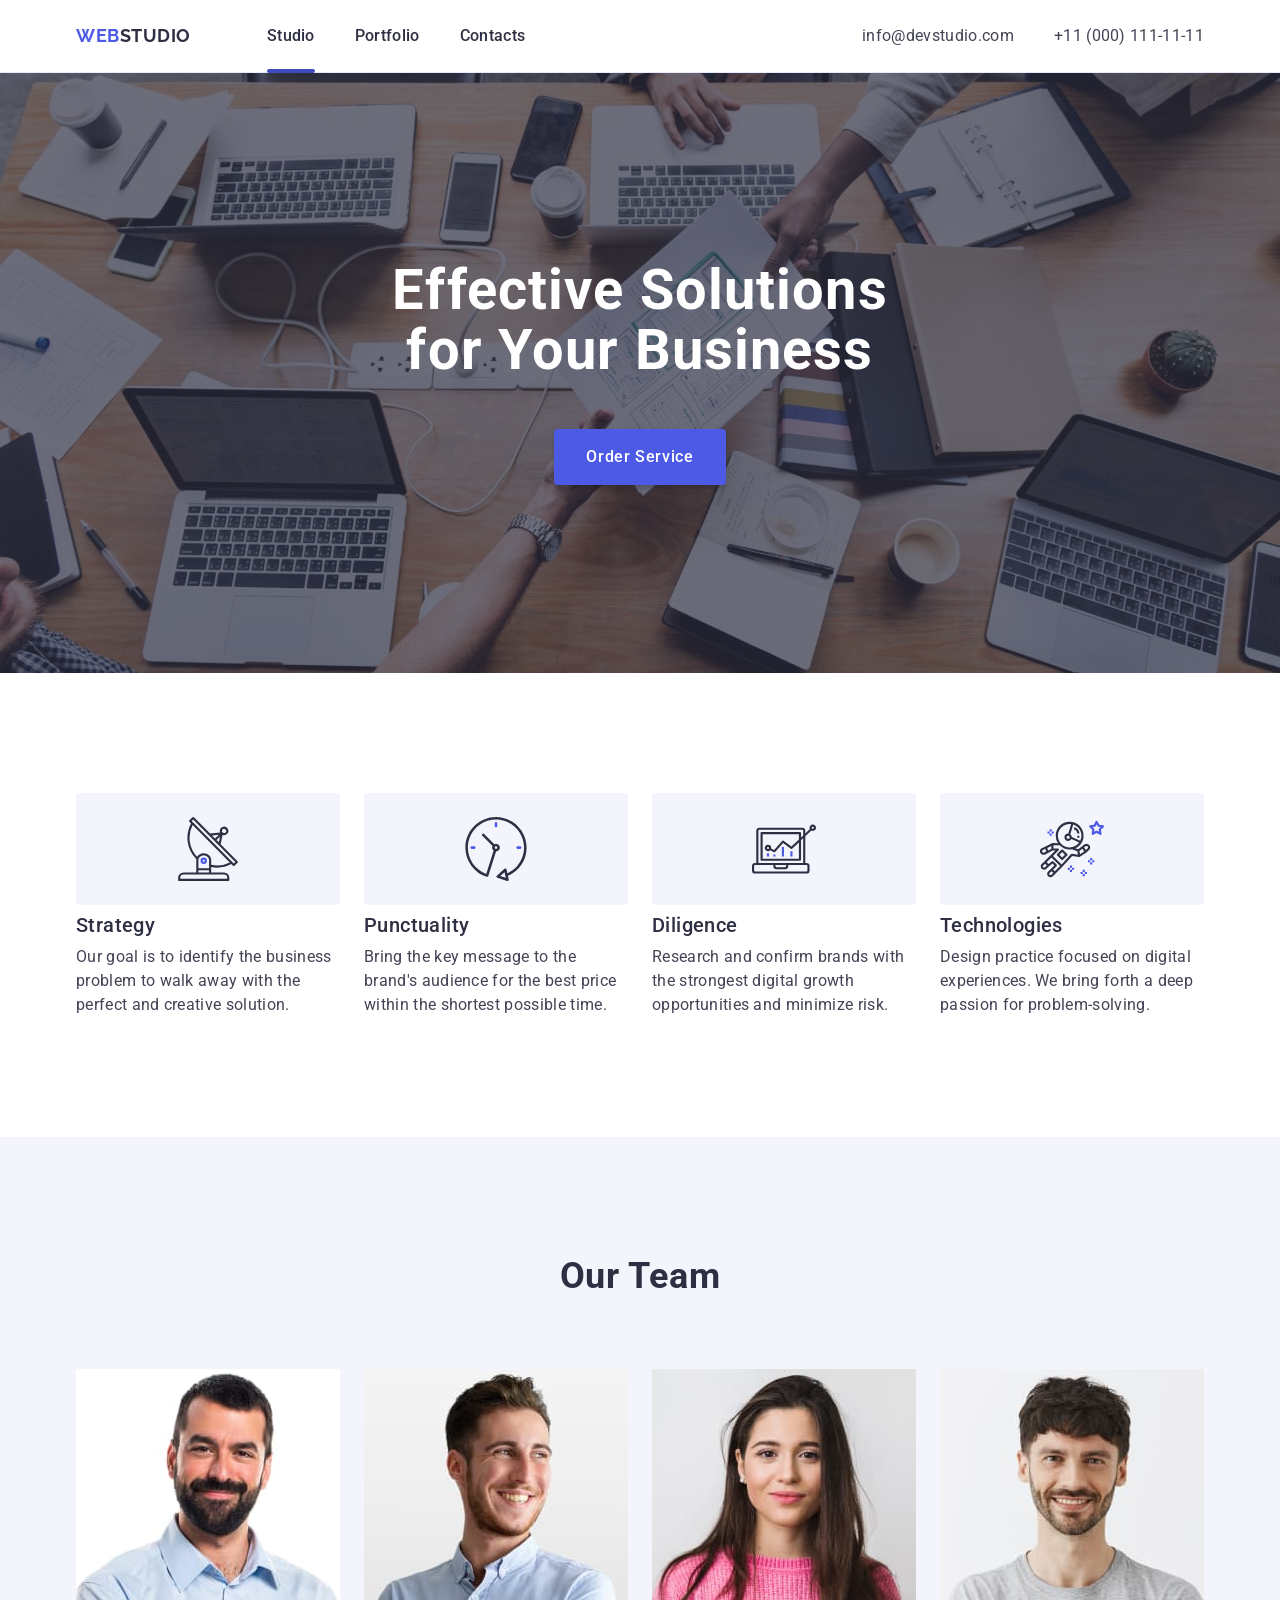
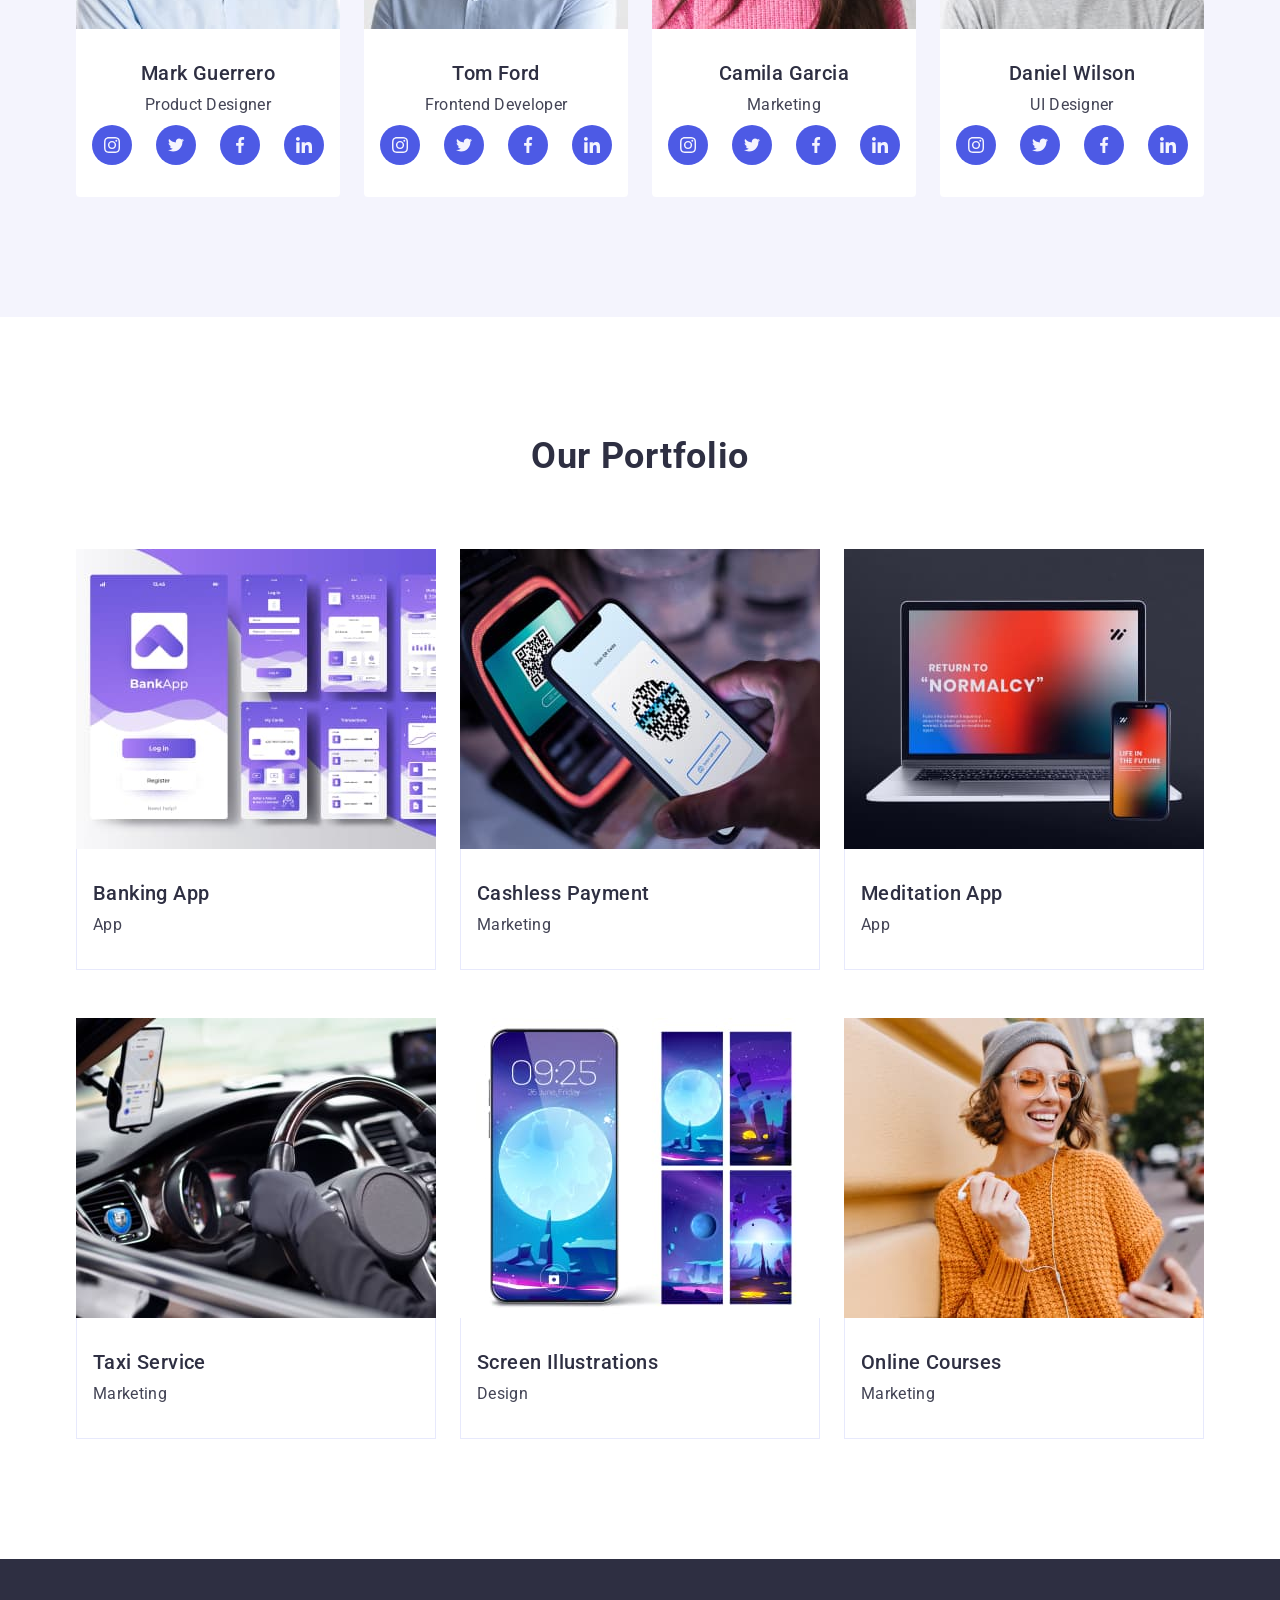
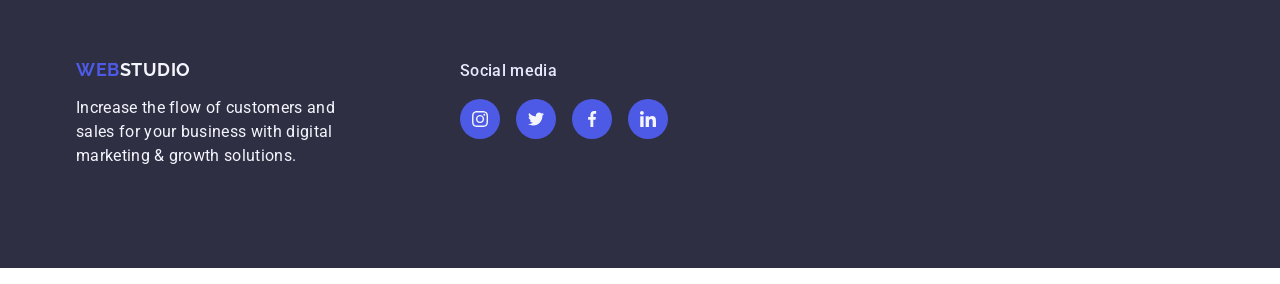
==== commit f03f4b8b: "add svg and effects" ====
--- a/index.html
+++ b/index.html
@@ -36,7 +36,9 @@
             >Web<span class="header-logo-span">Studio</span></a
           >
           <ul class="header-list list">
-            <li><a href="./index.html" class="header-link link">Studio</a></li>
+            <li>
+              <a href="./index.html" class="header-link link current">Studio</a>
+            </li>
             <li><a href="" class="header-link link">Portfolio</a></li>
             <li><a href="" class="header-link link">Contacts</a></li>
           </ul>
@@ -75,6 +77,16 @@
           <h2 class="visually-hidden">Values</h2>
           <ul class="values-list list">
             <li class="values-block">
+              <div class="values-icons">
+                <svg
+                  classs="values-icon"
+                  viewBox="0 0 32 32"
+                  width="64"
+                  height="64"
+                >
+                  <use href="./images/symbol-defs-opt.svg#icon-antenna"></use>
+                </svg>
+              </div>
               <h3 class="values-item">Strategy</h3>
               <p class="values-item-text">
                 Our goal is to identify the business problem to walk away with
@@ -82,6 +94,16 @@
               </p>
             </li>
             <li class="values-block">
+              <div class="values-icons">
+                <svg
+                  classs="values-icon"
+                  viewBox="0 0 32 32"
+                  width="64"
+                  height="64"
+                >
+                  <use href="./images/symbol-defs-opt.svg#icon-clock"></use>
+                </svg>
+              </div>
               <h3 class="values-item">Punctuality</h3>
               <p class="values-item-text">
                 Bring the key message to the brand's audience for the best price
@@ -89,6 +111,16 @@
               </p>
             </li>
             <li class="values-block">
+              <div class="values-icons">
+                <svg
+                  classs="values-icon"
+                  viewBox="0 0 32 32"
+                  width="64"
+                  height="64"
+                >
+                  <use href="./images/symbol-defs-opt.svg#icon-diagram"></use>
+                </svg>
+              </div>
               <h3 class="values-item">Diligence</h3>
               <p class="values-item-text">
                 Research and confirm brands with the strongest digital growth
@@ -96,6 +128,16 @@
               </p>
             </li>
             <li class="values-block">
+              <div class="values-icons">
+                <svg
+                  classs="values-icon"
+                  viewBox="0 0 32 32"
+                  width="64"
+                  height="64"
+                >
+                  <use href="./images/symbol-defs-opt.svg#icon-astronaut"></use>
+                </svg>
+              </div>
               <h3 class="values-item">Technologies</h3>
               <p class="values-item-text">
                 Design practice focused on digital experiences. We bring forth a
@@ -121,6 +163,44 @@
               <div class="team-text">
                 <h3 class="team-name">Mark Guerrero</h3>
                 <p class="team-job-title">Product Designer</p>
+                <ul class="team-social-list list">
+                  <li class="team-social-list-item">
+                    <a href="" class="social-list-link">
+                      <svg class="team-social-list-icon" width="16" height="16">
+                        <use
+                          href=".//images/symbol-defs-opt.svg#icon-instagram"
+                        ></use>
+                      </svg>
+                    </a>
+                  </li>
+                  <li class="team-social-list-item">
+                    <a href="" class="social-list-link">
+                      <svg class="team-social-list-icon" width="16" height="16">
+                        <use
+                          href="./images/symbol-defs-opt.svg#icon-twitter"
+                        ></use>
+                      </svg>
+                    </a>
+                  </li>
+                  <li class="team-social-list-item">
+                    <a href="" class="social-list-link">
+                      <svg class="team-social-list-icon" width="16" height="16">
+                        <use
+                          href=".//images/symbol-defs-opt.svg#icon-facebook"
+                        ></use>
+                      </svg>
+                    </a>
+                  </li>
+                  <li class="team-social-list-item">
+                    <a href="" class="social-list-link">
+                      <svg class="team-social-list-icon" width="16" height="16">
+                        <use
+                          href=".//images/symbol-defs-opt.svg#icon-linkedin"
+                        ></use>
+                      </svg>
+                    </a>
+                  </li>
+                </ul>
               </div>
             </li>
             <li class="team-item">
@@ -133,6 +213,44 @@
               <div class="team-text">
                 <h3 class="team-name">Tom Ford</h3>
                 <p class="team-job-title">Frontend Developer</p>
+                <ul class="team-social-list list">
+                  <li class="team-social-list-item">
+                    <a href="" class="social-list-link">
+                      <svg class="team-social-list-icon" width="16" height="16">
+                        <use
+                          href=".//images/symbol-defs-opt.svg#icon-instagram"
+                        ></use>
+                      </svg>
+                    </a>
+                  </li>
+                  <li class="team-social-list-item">
+                    <a href="" class="social-list-link">
+                      <svg class="team-social-list-icon" width="16" height="16">
+                        <use
+                          href="./images/symbol-defs-opt.svg#icon-twitter"
+                        ></use>
+                      </svg>
+                    </a>
+                  </li>
+                  <li class="team-social-list-item">
+                    <a href="" class="social-list-link">
+                      <svg class="team-social-list-icon" width="16" height="16">
+                        <use
+                          href=".//images/symbol-defs-opt.svg#icon-facebook"
+                        ></use>
+                      </svg>
+                    </a>
+                  </li>
+                  <li class="team-social-list-item">
+                    <a href="" class="social-list-link">
+                      <svg class="team-social-list-icon" width="16" height="16">
+                        <use
+                          href=".//images/symbol-defs-opt.svg#icon-linkedin"
+                        ></use>
+                      </svg>
+                    </a>
+                  </li>
+                </ul>
               </div>
             </li>
             <li class="team-item">
@@ -145,6 +263,44 @@
               <div class="team-text">
                 <h3 class="team-name">Camila Garcia</h3>
                 <p class="team-job-title">Marketing</p>
+                <ul class="team-social-list list">
+                  <li class="team-social-list-item">
+                    <a href="" class="social-list-link">
+                      <svg class="team-social-list-icon" width="16" height="16">
+                        <use
+                          href=".//images/symbol-defs-opt.svg#icon-instagram"
+                        ></use>
+                      </svg>
+                    </a>
+                  </li>
+                  <li class="team-social-list-item">
+                    <a href="" class="social-list-link">
+                      <svg class="team-social-list-icon" width="16" height="16">
+                        <use
+                          href="./images/symbol-defs-opt.svg#icon-twitter"
+                        ></use>
+                      </svg>
+                    </a>
+                  </li>
+                  <li class="team-social-list-item">
+                    <a href="" class="social-list-link">
+                      <svg class="team-social-list-icon" width="16" height="16">
+                        <use
+                          href=".//images/symbol-defs-opt.svg#icon-facebook"
+                        ></use>
+                      </svg>
+                    </a>
+                  </li>
+                  <li class="team-social-list-item">
+                    <a href="" class="social-list-link">
+                      <svg class="team-social-list-icon" width="16" height="16">
+                        <use
+                          href=".//images/symbol-defs-opt.svg#icon-linkedin"
+                        ></use>
+                      </svg>
+                    </a>
+                  </li>
+                </ul>
               </div>
             </li>
             <li class="team-item">
@@ -157,6 +313,44 @@
               <div class="team-text">
                 <h3 class="team-name">Daniel Wilson</h3>
                 <p class="team-job-title">UI Designer</p>
+                <ul class="team-social-list list">
+                  <li class="team-social-list-item">
+                    <a href="" class="social-list-link">
+                      <svg class="team-social-list-icon" width="16" height="16">
+                        <use
+                          href=".//images/symbol-defs-opt.svg#icon-instagram"
+                        ></use>
+                      </svg>
+                    </a>
+                  </li>
+                  <li class="team-social-list-item">
+                    <a href="" class="social-list-link">
+                      <svg class="team-social-list-icon" width="16" height="16">
+                        <use
+                          href="./images/symbol-defs-opt.svg#icon-twitter"
+                        ></use>
+                      </svg>
+                    </a>
+                  </li>
+                  <li class="team-social-list-item">
+                    <a href="" class="social-list-link">
+                      <svg class="team-social-list-icon" width="16" height="16">
+                        <use
+                          href=".//images/symbol-defs-opt.svg#icon-facebook"
+                        ></use>
+                      </svg>
+                    </a>
+                  </li>
+                  <li class="team-social-list-item">
+                    <a href="" class="social-list-link">
+                      <svg class="team-social-list-icon" width="16" height="16">
+                        <use
+                          href=".//images/symbol-defs-opt.svg#icon-linkedin"
+                        ></use>
+                      </svg>
+                    </a>
+                  </li>
+                </ul>
               </div>
             </li>
           </ul>
@@ -169,72 +363,114 @@
           <h2 class="title">Our Portfolio</h2>
           <ul class="portfolio-offer list">
             <li class="portfolio-offer-item">
-              <img
-                src="./images/portfolio-pic-1.jpg"
-                alt="Inferface of an banking app"
-                width="360"
-                height="300"
-              />
+              <div class="portfolio-pic-text">
+                <img
+                  src="./images/portfolio-pic-1.jpg"
+                  alt="Inferface of an banking app"
+                  width="360"
+                  height="300"
+                />
+                <p class="portfolio-top-text">
+                  14 Stylish and User-Friendly App Design Concepts · Task
+                  Manager App · Calorie Tracker App · Exotic Fruit Ecommerce App
+                  · Cloud Storage App
+                </p>
+              </div>
               <div class="portfolio-offer-text">
                 <h3 class="offer-name">Banking App</h3>
                 <p class="offer-type">App</p>
               </div>
             </li>
             <li class="portfolio-offer-item">
-              <img
-                src="./images/portfolio-pic-2.jpg"
-                alt="Process of cashless payment"
-                width="360"
-                height="300"
-              />
+              <div class="portfolio-pic-text">
+                <img
+                  src="./images/portfolio-pic-2.jpg"
+                  alt="Process of cashless payment"
+                  width="360"
+                  height="300"
+                />
+                <p class="portfolio-top-text">
+                  14 Stylish and User-Friendly App Design Concepts · Task
+                  Manager App · Calorie Tracker App · Exotic Fruit Ecommerce App
+                  · Cloud Storage App
+                </p>
+              </div>
               <div class="portfolio-offer-text">
                 <h3 class="offer-name">Cashless Payment</h3>
                 <p class="offer-type">Marketing</p>
               </div>
             </li>
             <li class="portfolio-offer-item">
-              <img
-                src="./images/portfolio-pic-3.jpg"
-                alt="Interface of an App on the screens of a computer and a mobile phone"
-                width="360"
-                height="300"
-              />
+              <div class="portfolio-pic-text">
+                <img
+                  src="./images/portfolio-pic-3.jpg"
+                  alt="Interface of an App on the screens of a computer and a mobile phone"
+                  width="360"
+                  height="300"
+                />
+                <p class="portfolio-top-text">
+                  14 Stylish and User-Friendly App Design Concepts · Task
+                  Manager App · Calorie Tracker App · Exotic Fruit Ecommerce App
+                  · Cloud Storage App
+                </p>
+              </div>
               <div class="portfolio-offer-text">
                 <h3 class="offer-name">Meditation App</h3>
                 <p class="offer-type">App</p>
               </div>
             </li>
             <li class="portfolio-offer-item">
-              <img
-                src="./images/portfolio-pic-4.jpg"
-                alt="Driver's seat in a car"
-                width="360"
-                height="300"
-              />
+              <div class="portfolio-pic-text">
+                <img
+                  src="./images/portfolio-pic-4.jpg"
+                  alt="Driver's seat in a car"
+                  width="360"
+                  height="300"
+                />
+                <p class="portfolio-top-text">
+                  14 Stylish and User-Friendly App Design Concepts · Task
+                  Manager App · Calorie Tracker App · Exotic Fruit Ecommerce App
+                  · Cloud Storage App
+                </p>
+              </div>
               <div class="portfolio-offer-text">
                 <h3 class="offer-name">Taxi Service</h3>
                 <p class="offer-type">Marketing</p>
               </div>
             </li>
             <li class="portfolio-offer-item">
-              <img
-                src="./images/portfolio-pic-5.jpg"
-                alt="Design of screens of a mobile phone"
-                width="360"
-                height="300"
-              />
+              <div class="portfolio-pic-text">
+                <img
+                  src="./images/portfolio-pic-5.jpg"
+                  alt="Design of screens of a mobile phone"
+                  width="360"
+                  height="300"
+                />
+                <p class="portfolio-top-text">
+                  14 Stylish and User-Friendly App Design Concepts · Task
+                  Manager App · Calorie Tracker App · Exotic Fruit Ecommerce App
+                  · Cloud Storage App
+                </p>
+              </div>
               <div class="portfolio-offer-text">
                 <h3 class="offer-name">Screen Illustrations</h3>
                 <p class="offer-type">Design</p>
               </div>
             </li>
             <li class="portfolio-offer-item">
-              <img
-                src="./images/portfolio-pic-6.jpg"
-                alt="A smiling lady with a mobile phone"
-                width="360"
-                height="300"
-              />
+              <div class="portfolio-pic-text">
+                <img
+                  src="./images/portfolio-pic-6.jpg"
+                  alt="A smiling lady with a mobile phone"
+                  width="360"
+                  height="300"
+                />
+                <p class="portfolio-top-text">
+                  14 Stylish and User-Friendly App Design Concepts · Task
+                  Manager App · Calorie Tracker App · Exotic Fruit Ecommerce App
+                  · Cloud Storage App
+                </p>
+              </div>
               <div class="portfolio-offer-text">
                 <h3 class="offer-name">Online Courses</h3>
                 <p class="offer-type">Marketing</p>
@@ -247,14 +483,51 @@
     </main>
     <!-- #region Footer -->
     <footer class="footer">
-      <div class="container">
-        <a href="./index.html" class="footer-logo link"
-          >Web<span class="footer-logo-span">Studio</span></a
-        >
-        <p class="footer-text">
-          Increase the flow of customers and sales for your business with
-          digital marketing & growth solutions.
-        </p>
+      <div class="container footer-container">
+        <div class="footer-text-container">
+          <a href="./index.html" class="footer-logo link"
+            >Web<span class="footer-logo-span">Studio</span></a
+          >
+          <p class="footer-text">
+            Increase the flow of customers and sales for your business with
+            digital marketing & growth solutions.
+          </p>
+        </div>
+        <div class="footer-soc-med">
+          <p class="footer-name-icons">Social media</p>
+          <ul class="footer-social-list list">
+            <li class="footer-social-list-item">
+              <a href="" class="footer-social-list-link">
+                <svg class="footer-social-list-icon" width="16" height="16">
+                  <use
+                    href=".//images/symbol-defs-opt.svg#icon-instagram"
+                  ></use>
+                </svg>
+              </a>
+            </li>
+            <li class="footer-social-list-item">
+              <a href="" class="footer-social-list-link">
+                <svg class="footer-social-list-icon" width="16" height="16">
+                  <use href="./images/symbol-defs-opt.svg#icon-twitter"></use>
+                </svg>
+              </a>
+            </li>
+            <li class="footer-social-list-item">
+              <a href="" class="footer-social-list-link">
+                <svg class="footer-social-list-icon" width="16" height="16">
+                  <use href=".//images/symbol-defs-opt.svg#icon-facebook"></use>
+                </svg>
+              </a>
+            </li>
+            <li class="footer-social-list-item">
+              <a href="" class="footer-social-list-link">
+                <svg class="footer-social-list-icon" width="16" height="16">
+                  <use href=".//images/symbol-defs-opt.svg#icon-linkedin"></use>
+                </svg>
+              </a>
+            </li>
+          </ul>
+        </div>
       </div>
     </footer>
     <!-- #endregion -->
--- a/css/styles.css
+++ b/css/styles.css
@@ -8,6 +8,8 @@
   --secondary-background-color: #2e2f42;
   --button-background-color-accent: #4d5ae5;
   --button-background-focus: #404bbf;
+
+  --cubic: 250ms cubic-bezier(0.4, 0, 0.2, 1);
 }
 
 /* #region General*/
@@ -96,12 +98,25 @@
 
 .header-link {
   display: block;
+  position: relative;
   padding: 24px 0;
   font-weight: 500;
   font-size: 16px;
   line-height: 1.5;
   letter-spacing: 0.32px;
   color: var(--main-title-color);
+  transition: color var(--cubic);
+}
+
+.header-link.current::after {
+  content: '';
+  position: absolute;
+  width: 100%;
+  height: 4px;
+  background: var(--cl-focus);
+  left: 0;
+  bottom: -1px;
+  border-radius: 2px;
 }
 
 .header-link:hover,
@@ -126,6 +141,7 @@
   line-height: 1.5;
   letter-spacing: 0.32px;
   color: #434455;
+  transition: color var(--cubic);
 }
 
 .header-contacts-item:hover,
@@ -136,6 +152,17 @@
 
 /* #region Hero*/
 .hero {
+  max-width: 1440px;
+  height: 600px;
+  margin: 0 auto;
+  background-image: linear-gradient(
+      rgba(46, 47, 66, 0.7),
+      rgba(46, 47, 66, 0.7)
+    ),
+    url(../images/bg-office-opt.jpg);
+  background-repeat: no-repeat;
+  background-position: center;
+  background-size: cover;
   text-align: center;
   padding-top: 188px;
   padding-bottom: 188px;
@@ -173,6 +200,7 @@
   border-radius: 4px;
   box-shadow: 0 4px 4px 0 rgba(0, 0, 0, 0.15);
   cursor: pointer;
+  transition: color var(--cubic), background-color var(--cubic);
 }
 
 .hero-button:hover,
@@ -210,6 +238,17 @@
   width: 264px;
 }
 
+.values-icons {
+  width: 100%;
+  height: 112px;
+  margin-bottom: 8px;
+  background-color: #f4f4fd;
+  border-radius: 4px;
+  display: flex;
+  justify-content: center;
+  align-items: center;
+}
+
 .values-item {
   margin-bottom: 8px;
   font-weight: 500;
@@ -273,12 +312,40 @@
 }
 
 .team-job-title {
+  margin-bottom: 8px;
   font-weight: 400;
   font-size: 16px;
   line-height: 1.5;
   letter-spacing: 0.32px;
   text-align: center;
 }
+
+.team-social-list {
+  display: flex;
+  justify-content: center;
+  gap: 24px;
+}
+
+.social-list-link {
+  display: flex;
+  justify-content: center;
+  align-items: center;
+  width: 40px;
+  height: 40px;
+  border-radius: 50%;
+  background-color: var(--button-background-color-accent);
+  transition: background-color var(--cubic);
+}
+
+.social-list-link:hover,
+.social-list-link:focus {
+  background-color: var(--button-background-focus);
+}
+
+.team-social-list-icon {
+  fill: #f4f4fd;
+}
+
 /* #endregion */
 
 /* #region Our Portfolio*/
@@ -296,6 +363,40 @@
 
 .portfolio-offer-item {
   width: calc ((100% - 48px) / 3);
+  transition: box-shadow 250ms var(--cubic);
+}
+
+.portfolio-offer-item:hover,
+.portfolio-offer-item:focus {
+  box-shadow: 0px 1px 6px rgba(46, 47, 66, 0.08),
+    0px 1px 1px rgba(46, 47, 66, 0.16), 0px 2px 1px rgba(46, 47, 66, 0.08);
+}
+
+.portfolio-offer-item:hover .portfolio-top-text,
+.portfolio-offer-item:focus .portfolio-top-text {
+  transform: translateY(0);
+}
+
+.portfolio-pic-text {
+  position: relative;
+  overflow: hidden;
+}
+
+.portfolio-top-text {
+  position: absolute;
+  top: 0;
+  padding-top: 40px;
+  padding-right: 32px;
+  padding-left: 32px;
+  height: 100%;
+  font-weight: 400;
+  font-size: 16px;
+  line-height: 1.5;
+  letter-spacing: 0.02em;
+  color: #f4f4fd;
+  background: #4d5ae5;
+  transform: translateY(100%);
+  transition: transform 250ms cubic-bezier(0.4, 0, 0.2, 1);
 }
 
 .portfolio-offer-text {
@@ -322,9 +423,18 @@
 
 /* #region Footer*/
 .footer {
+  margin-bottom: 16px;
   padding-top: 100px;
   padding-bottom: 100px;
   background-color: var(--secondary-background-color);
+}
+
+.footer-container {
+  display: flex;
+}
+
+.footer-text-container {
+  margin-right: 120px;
 }
 
 .footer-logo {
@@ -350,4 +460,44 @@
   letter-spacing: 0.32px;
   color: #f4f4fd;
 }
-/* #endregion */
+
+.footer-name-icons {
+  font-size: 16px;
+  font-weight: 500;
+  line-height: 1.5;
+  letter-spacing: 0.02em;
+  margin-bottom: 16px;
+  color: #e7e9fc;
+}
+
+.footer-soc-med > .footer-text {
+  margin-bottom: 16px;
+  font-weight: 500;
+}
+
+.footer-social-list {
+  display: flex;
+  gap: 16px;
+}
+
+.footer-social-list-link {
+  display: flex;
+  justify-content: center;
+  align-items: center;
+  width: 40px;
+  height: 40px;
+  border-radius: 50%;
+  background-color: var(--button-background-color-accent);
+  transition: background-color var(--cubic);
+}
+
+.footer-social-list-link:hover,
+.footer-social-list-link:focus {
+  background-color: #31d0aa;
+}
+
+.footer-social-list-icon {
+  fill: #f4f4fd;
+}
+
+/* #endregion */
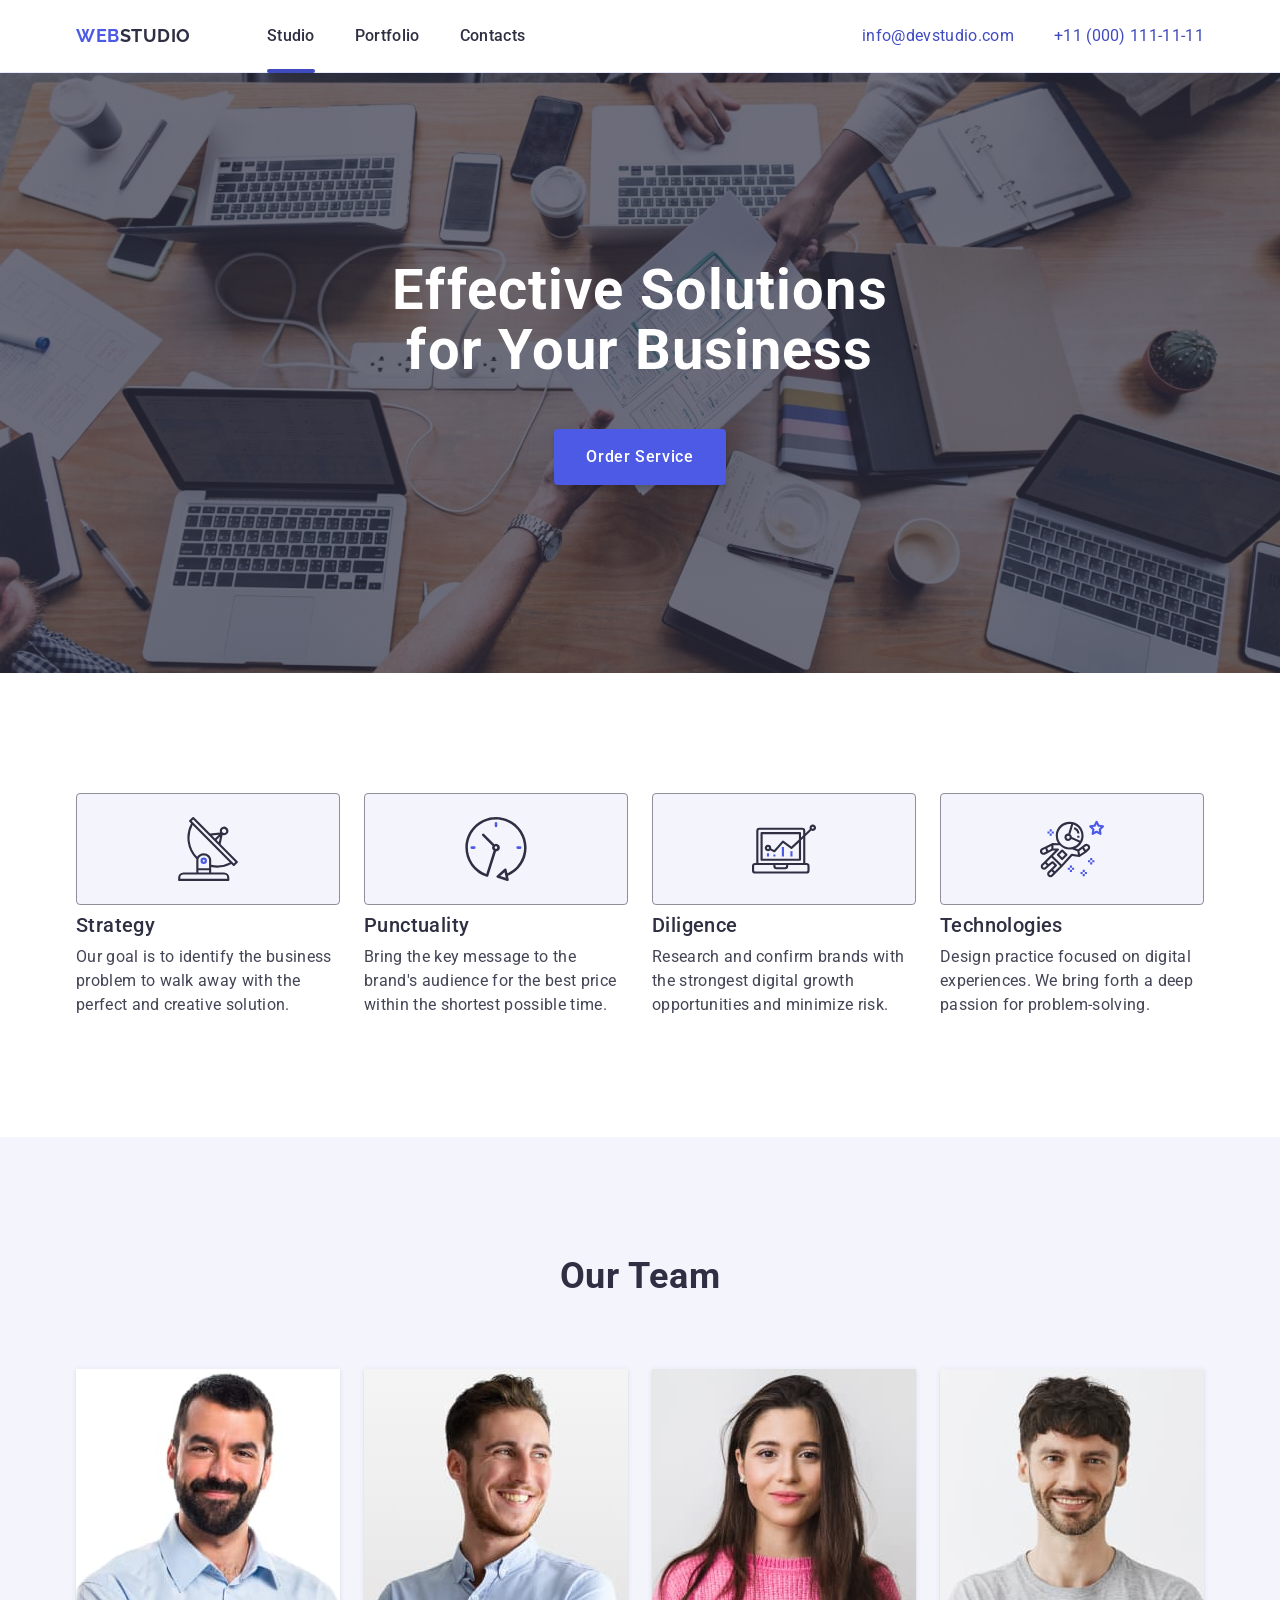
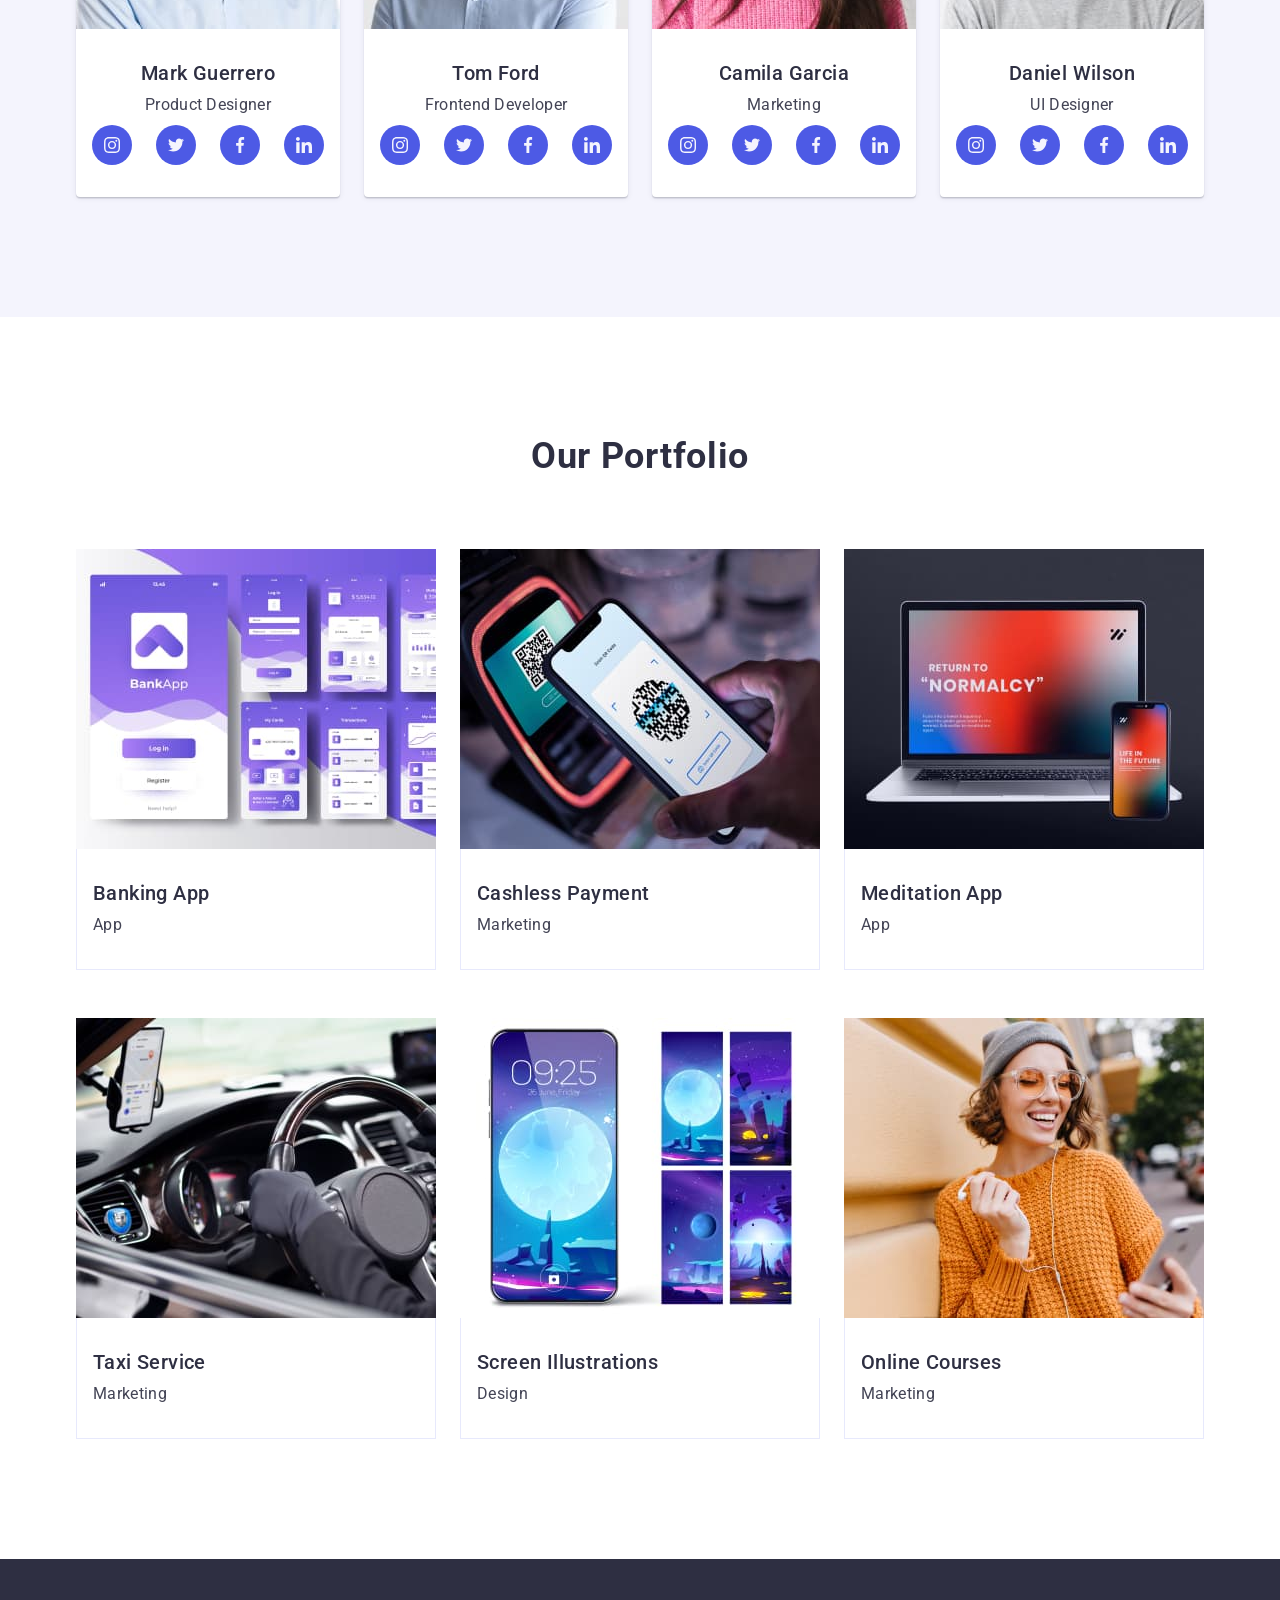
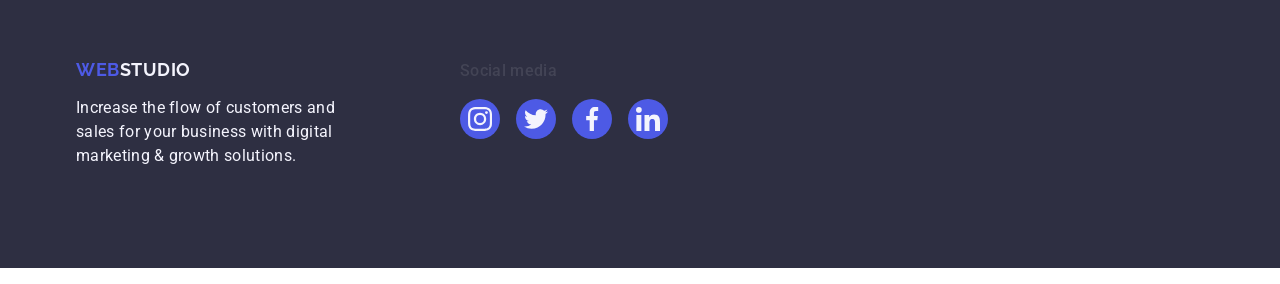
==== commit a9d78018: "adjusted some errors" ====
--- a/index.html
+++ b/index.html
@@ -168,7 +168,7 @@
                     <a href="" class="social-list-link">
                       <svg class="team-social-list-icon" width="16" height="16">
                         <use
-                          href=".//images/symbol-defs-opt.svg#icon-instagram"
+                          href="./images/symbol-defs-opt.svg#icon-instagram"
                         ></use>
                       </svg>
                     </a>
@@ -186,16 +186,16 @@
                     <a href="" class="social-list-link">
                       <svg class="team-social-list-icon" width="16" height="16">
                         <use
-                          href=".//images/symbol-defs-opt.svg#icon-facebook"
-                        ></use>
-                      </svg>
-                    </a>
-                  </li>
-                  <li class="team-social-list-item">
-                    <a href="" class="social-list-link">
-                      <svg class="team-social-list-icon" width="16" height="16">
-                        <use
-                          href=".//images/symbol-defs-opt.svg#icon-linkedin"
+                          href="./images/symbol-defs-opt.svg#icon-facebook"
+                        ></use>
+                      </svg>
+                    </a>
+                  </li>
+                  <li class="team-social-list-item">
+                    <a href="" class="social-list-link">
+                      <svg class="team-social-list-icon" width="16" height="16">
+                        <use
+                          href="./images/symbol-defs-opt.svg#icon-linkedin"
                         ></use>
                       </svg>
                     </a>
@@ -218,7 +218,7 @@
                     <a href="" class="social-list-link">
                       <svg class="team-social-list-icon" width="16" height="16">
                         <use
-                          href=".//images/symbol-defs-opt.svg#icon-instagram"
+                          href="./images/symbol-defs-opt.svg#icon-instagram"
                         ></use>
                       </svg>
                     </a>
@@ -236,16 +236,16 @@
                     <a href="" class="social-list-link">
                       <svg class="team-social-list-icon" width="16" height="16">
                         <use
-                          href=".//images/symbol-defs-opt.svg#icon-facebook"
-                        ></use>
-                      </svg>
-                    </a>
-                  </li>
-                  <li class="team-social-list-item">
-                    <a href="" class="social-list-link">
-                      <svg class="team-social-list-icon" width="16" height="16">
-                        <use
-                          href=".//images/symbol-defs-opt.svg#icon-linkedin"
+                          href="./images/symbol-defs-opt.svg#icon-facebook"
+                        ></use>
+                      </svg>
+                    </a>
+                  </li>
+                  <li class="team-social-list-item">
+                    <a href="" class="social-list-link">
+                      <svg class="team-social-list-icon" width="16" height="16">
+                        <use
+                          href="./images/symbol-defs-opt.svg#icon-linkedin"
                         ></use>
                       </svg>
                     </a>
@@ -268,7 +268,7 @@
                     <a href="" class="social-list-link">
                       <svg class="team-social-list-icon" width="16" height="16">
                         <use
-                          href=".//images/symbol-defs-opt.svg#icon-instagram"
+                          href="./images/symbol-defs-opt.svg#icon-instagram"
                         ></use>
                       </svg>
                     </a>
@@ -286,16 +286,16 @@
                     <a href="" class="social-list-link">
                       <svg class="team-social-list-icon" width="16" height="16">
                         <use
-                          href=".//images/symbol-defs-opt.svg#icon-facebook"
-                        ></use>
-                      </svg>
-                    </a>
-                  </li>
-                  <li class="team-social-list-item">
-                    <a href="" class="social-list-link">
-                      <svg class="team-social-list-icon" width="16" height="16">
-                        <use
-                          href=".//images/symbol-defs-opt.svg#icon-linkedin"
+                          href="./images/symbol-defs-opt.svg#icon-facebook"
+                        ></use>
+                      </svg>
+                    </a>
+                  </li>
+                  <li class="team-social-list-item">
+                    <a href="" class="social-list-link">
+                      <svg class="team-social-list-icon" width="16" height="16">
+                        <use
+                          href="./images/symbol-defs-opt.svg#icon-linkedin"
                         ></use>
                       </svg>
                     </a>
@@ -318,7 +318,7 @@
                     <a href="" class="social-list-link">
                       <svg class="team-social-list-icon" width="16" height="16">
                         <use
-                          href=".//images/symbol-defs-opt.svg#icon-instagram"
+                          href="./images/symbol-defs-opt.svg#icon-instagram"
                         ></use>
                       </svg>
                     </a>
@@ -336,16 +336,16 @@
                     <a href="" class="social-list-link">
                       <svg class="team-social-list-icon" width="16" height="16">
                         <use
-                          href=".//images/symbol-defs-opt.svg#icon-facebook"
-                        ></use>
-                      </svg>
-                    </a>
-                  </li>
-                  <li class="team-social-list-item">
-                    <a href="" class="social-list-link">
-                      <svg class="team-social-list-icon" width="16" height="16">
-                        <use
-                          href=".//images/symbol-defs-opt.svg#icon-linkedin"
+                          href="./images/symbol-defs-opt.svg#icon-facebook"
+                        ></use>
+                      </svg>
+                    </a>
+                  </li>
+                  <li class="team-social-list-item">
+                    <a href="" class="social-list-link">
+                      <svg class="team-social-list-icon" width="16" height="16">
+                        <use
+                          href="./images/symbol-defs-opt.svg#icon-linkedin"
                         ></use>
                       </svg>
                     </a>
@@ -498,31 +498,29 @@
           <ul class="footer-social-list list">
             <li class="footer-social-list-item">
               <a href="" class="footer-social-list-link">
-                <svg class="footer-social-list-icon" width="16" height="16">
-                  <use
-                    href=".//images/symbol-defs-opt.svg#icon-instagram"
-                  ></use>
+                <svg class="footer-social-list-icon" width="24" height="24">
+                  <use href="./images/symbol-defs-opt.svg#icon-instagram"></use>
                 </svg>
               </a>
             </li>
             <li class="footer-social-list-item">
               <a href="" class="footer-social-list-link">
-                <svg class="footer-social-list-icon" width="16" height="16">
+                <svg class="footer-social-list-icon" width="24" height="24">
                   <use href="./images/symbol-defs-opt.svg#icon-twitter"></use>
                 </svg>
               </a>
             </li>
             <li class="footer-social-list-item">
               <a href="" class="footer-social-list-link">
-                <svg class="footer-social-list-icon" width="16" height="16">
-                  <use href=".//images/symbol-defs-opt.svg#icon-facebook"></use>
+                <svg class="footer-social-list-icon" width="24" height="24">
+                  <use href="./images/symbol-defs-opt.svg#icon-facebook"></use>
                 </svg>
               </a>
             </li>
             <li class="footer-social-list-item">
               <a href="" class="footer-social-list-link">
-                <svg class="footer-social-list-icon" width="16" height="16">
-                  <use href=".//images/symbol-defs-opt.svg#icon-linkedin"></use>
+                <svg class="footer-social-list-icon" width="24" height="24">
+                  <use href="./images/symbol-defs-opt.svg#icon-linkedin"></use>
                 </svg>
               </a>
             </li>
--- a/css/styles.css
+++ b/css/styles.css
@@ -62,6 +62,8 @@
 .header {
   background-color: #ffffff;
   border-bottom: 1px solid #e7e9fc;
+  box-shadow: 0px 2px 1px rgba(46, 47, 66, 0.08),
+    0px 1px 1px rgba(46, 47, 66, 0.16), 0px 1px 6px rgba(46, 47, 66, 0.08);
 }
 
 .header-container {
@@ -117,6 +119,7 @@
   left: 0;
   bottom: -1px;
   border-radius: 2px;
+  color: #404bbf;
 }
 
 .header-link:hover,
@@ -140,7 +143,7 @@
   font-size: 16px;
   line-height: 1.5;
   letter-spacing: 0.32px;
-  color: #434455;
+  color: var(--cl-focus);
   transition: color var(--cubic);
 }
 
@@ -200,12 +203,11 @@
   border-radius: 4px;
   box-shadow: 0 4px 4px 0 rgba(0, 0, 0, 0.15);
   cursor: pointer;
-  transition: color var(--cubic), background-color var(--cubic);
+  transition: background-color var(--cubic);
 }
 
 .hero-button:hover,
 .hero-button:focus {
-  color: #ffffff;
   background-color: var(--button-background-focus);
 }
 /* #endregion */
@@ -239,12 +241,13 @@
 }
 
 .values-icons {
+  display: flex;
   width: 100%;
   height: 112px;
   margin-bottom: 8px;
   background-color: #f4f4fd;
   border-radius: 4px;
-  display: flex;
+  border: 1px solid #8e8f99;
   justify-content: center;
   align-items: center;
 }
@@ -293,6 +296,8 @@
 .team-item {
   background-color: var(--main-background-color);
   border-radius: 0px 0px 4px 4px;
+  box-shadow: 0px 1px 6px rgba(46, 47, 66, 0.08),
+    0px 1px 1px rgba(46, 47, 66, 0.16), 0px 2px 1px rgba(46, 47, 66, 0.08);
 }
 
 .team-text {
@@ -362,7 +367,7 @@
 }
 
 .portfolio-offer-item {
-  width: calc ((100% - 48px) / 3);
+  width: calc((100% - 48px) / 3);
   transition: box-shadow 250ms var(--cubic);
 }
 
@@ -385,9 +390,7 @@
 .portfolio-top-text {
   position: absolute;
   top: 0;
-  padding-top: 40px;
-  padding-right: 32px;
-  padding-left: 32px;
+  padding: 40px 32px;
   height: 100%;
   font-weight: 400;
   font-size: 16px;
@@ -431,6 +434,7 @@
 
 .footer-container {
   display: flex;
+  align-items: baseline;
 }
 
 .footer-text-container {
@@ -467,7 +471,7 @@
   line-height: 1.5;
   letter-spacing: 0.02em;
   margin-bottom: 16px;
-  color: #e7e9fc;
+  color: ##ffffff;
 }
 
 .footer-soc-med > .footer-text {
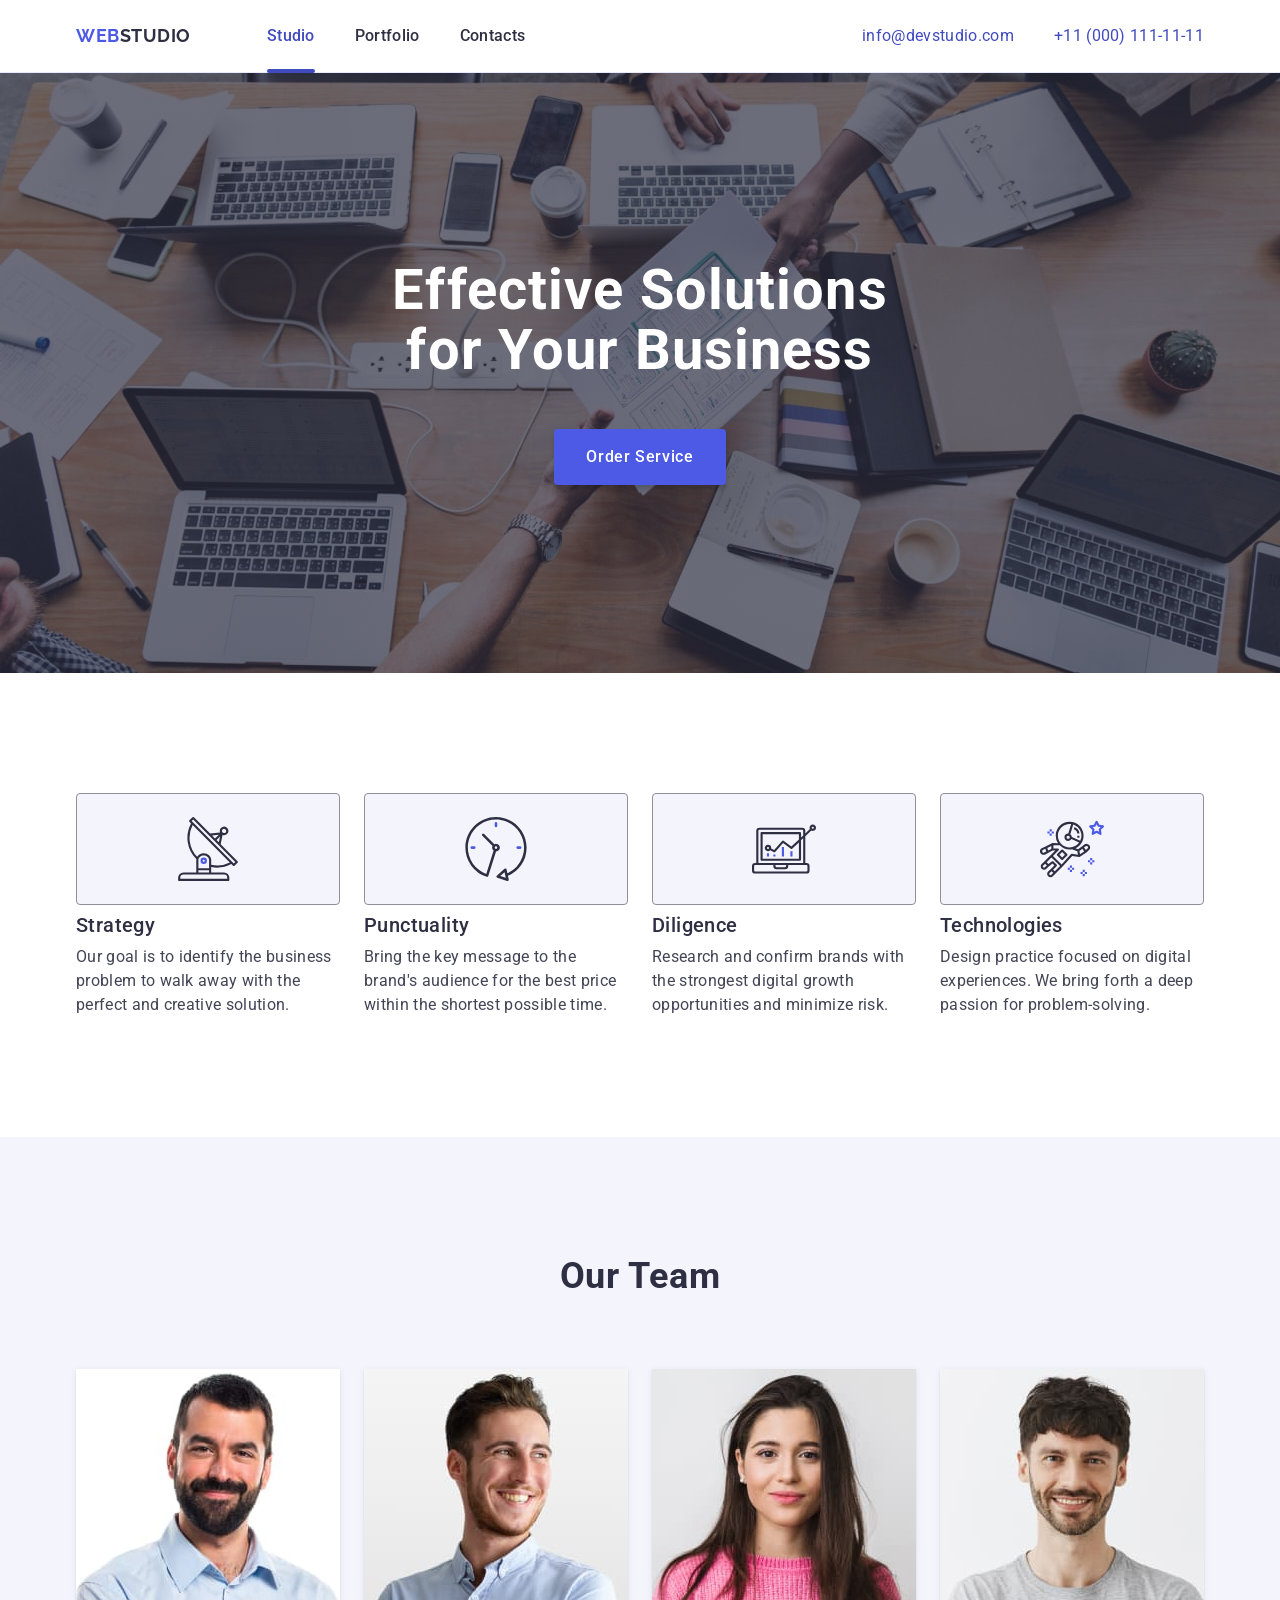
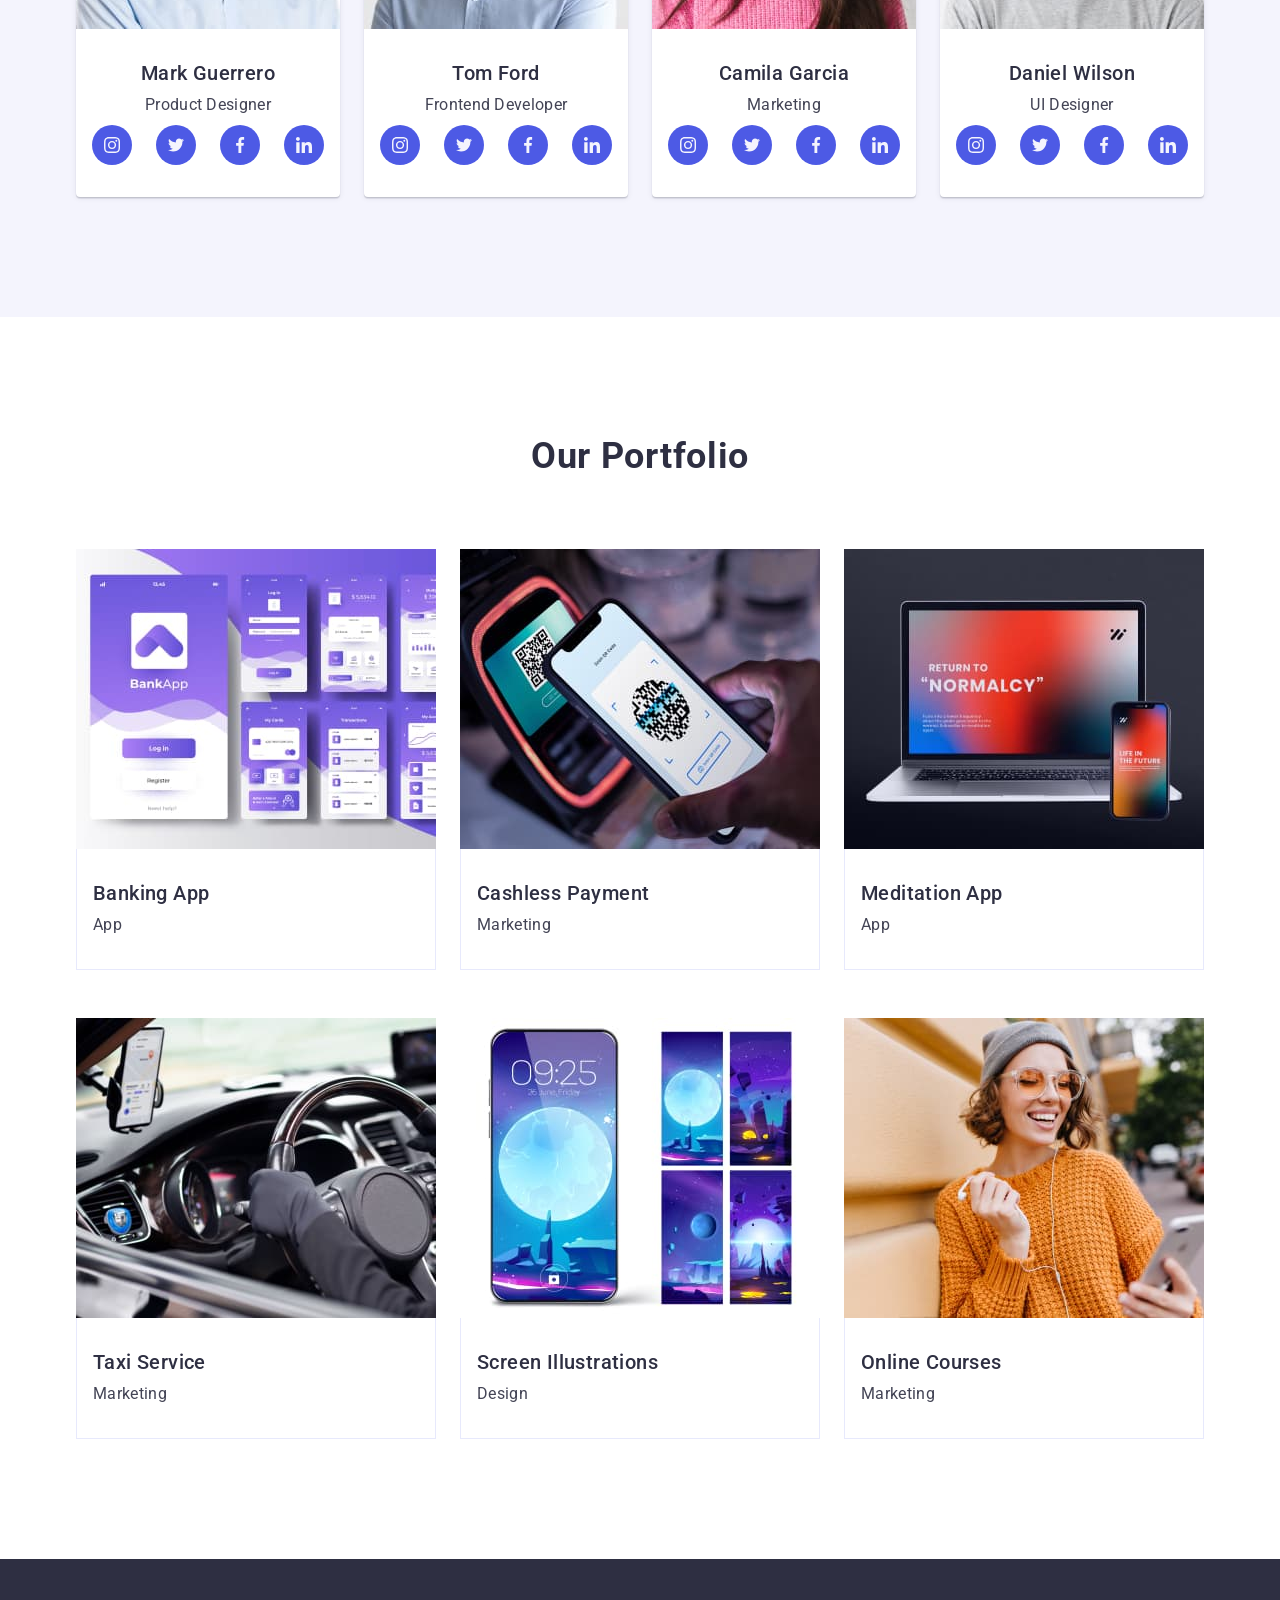
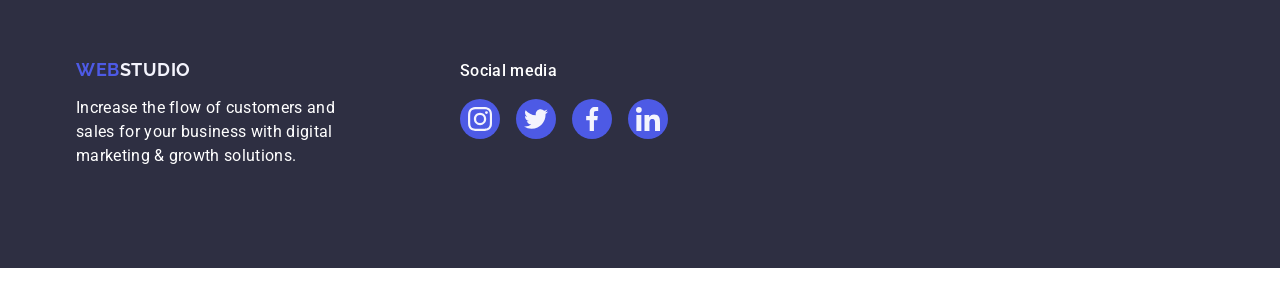
==== commit 33df66c8: "validation checked" ====
--- a/index.html
+++ b/index.html
@@ -78,12 +78,7 @@
           <ul class="values-list list">
             <li class="values-block">
               <div class="values-icons">
-                <svg
-                  classs="values-icon"
-                  viewBox="0 0 32 32"
-                  width="64"
-                  height="64"
-                >
+                <svg viewBox="0 0 32 32" width="64" height="64">
                   <use href="./images/symbol-defs-opt.svg#icon-antenna"></use>
                 </svg>
               </div>
@@ -95,12 +90,7 @@
             </li>
             <li class="values-block">
               <div class="values-icons">
-                <svg
-                  classs="values-icon"
-                  viewBox="0 0 32 32"
-                  width="64"
-                  height="64"
-                >
+                <svg viewBox="0 0 32 32" width="64" height="64">
                   <use href="./images/symbol-defs-opt.svg#icon-clock"></use>
                 </svg>
               </div>
@@ -112,12 +102,7 @@
             </li>
             <li class="values-block">
               <div class="values-icons">
-                <svg
-                  classs="values-icon"
-                  viewBox="0 0 32 32"
-                  width="64"
-                  height="64"
-                >
+                <svg viewBox="0 0 32 32" width="64" height="64">
                   <use href="./images/symbol-defs-opt.svg#icon-diagram"></use>
                 </svg>
               </div>
@@ -129,12 +114,7 @@
             </li>
             <li class="values-block">
               <div class="values-icons">
-                <svg
-                  classs="values-icon"
-                  viewBox="0 0 32 32"
-                  width="64"
-                  height="64"
-                >
+                <svg viewBox="0 0 32 32" width="64" height="64">
                   <use href="./images/symbol-defs-opt.svg#icon-astronaut"></use>
                 </svg>
               </div>
--- a/css/styles.css
+++ b/css/styles.css
@@ -13,7 +13,7 @@
 }
 
 /* #region General*/
-.body {
+body {
   font-family: 'Roboto', sans-serif;
   color: var(--main-text-color);
   background-color: var(--main-background-color);
@@ -110,6 +110,10 @@
   transition: color var(--cubic);
 }
 
+.header-link.current {
+  color: var(--cl-focus);
+}
+
 .header-link.current::after {
   content: '';
   position: absolute;
@@ -119,7 +123,6 @@
   left: 0;
   bottom: -1px;
   border-radius: 2px;
-  color: #404bbf;
 }
 
 .header-link:hover,
@@ -368,7 +371,7 @@
 
 .portfolio-offer-item {
   width: calc((100% - 48px) / 3);
-  transition: box-shadow 250ms var(--cubic);
+  transition: box-shadow var(--cubic);
 }
 
 .portfolio-offer-item:hover,
@@ -390,7 +393,9 @@
 .portfolio-top-text {
   position: absolute;
   top: 0;
+  left: 0;
   padding: 40px 32px;
+  width: 100%;
   height: 100%;
   font-weight: 400;
   font-size: 16px;
@@ -462,7 +467,7 @@
   font-size: 16px;
   line-height: 1.5;
   letter-spacing: 0.32px;
-  color: #f4f4fd;
+  color: #ffffff;
 }
 
 .footer-name-icons {
@@ -471,7 +476,7 @@
   line-height: 1.5;
   letter-spacing: 0.02em;
   margin-bottom: 16px;
-  color: ##ffffff;
+  color: #ffffff;
 }
 
 .footer-soc-med > .footer-text {
